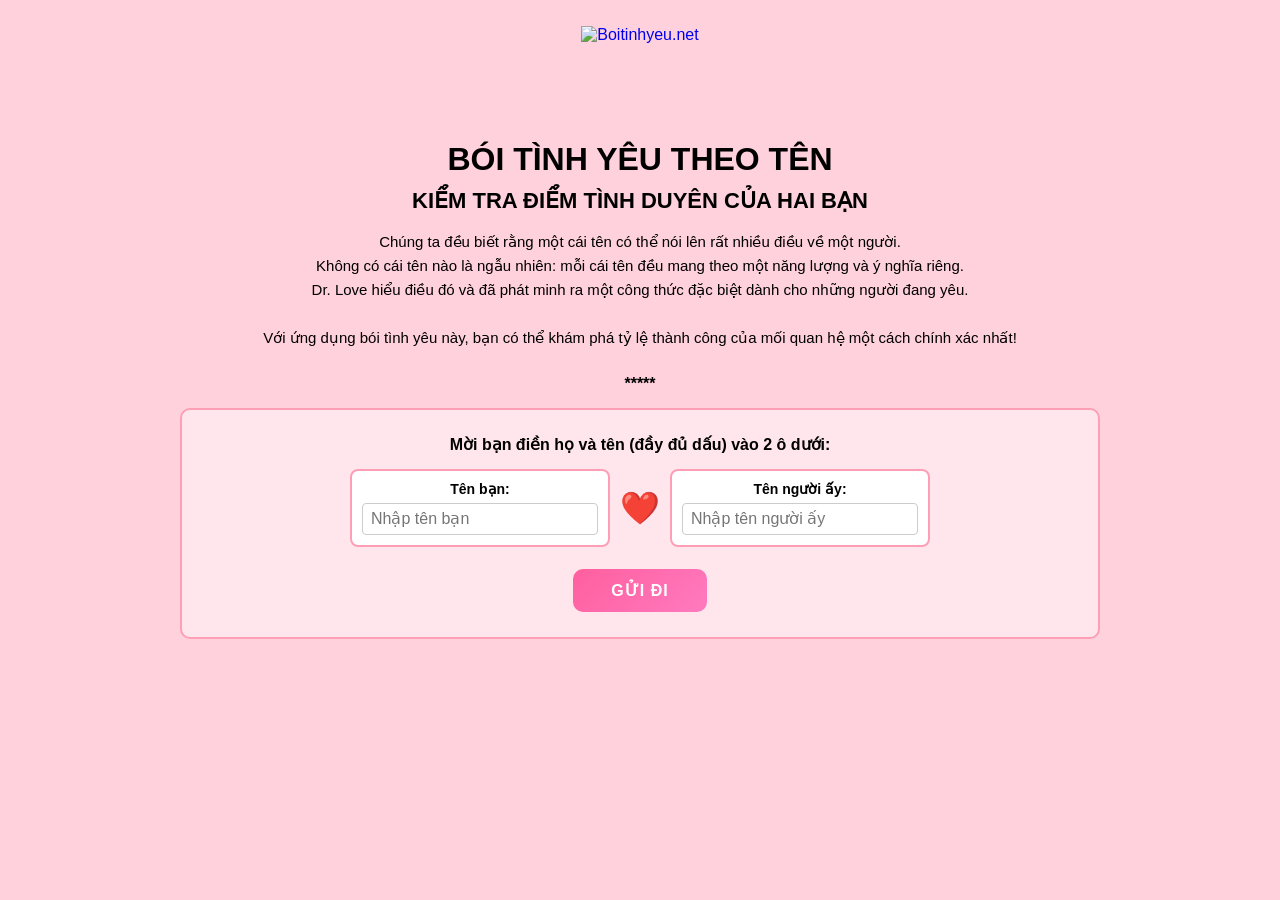
==== index.html @ ebd669db "Update index.html" ====
<!DOCTYPE html>
<html lang="vi">
<head>
<meta charset="UTF-8">

<link rel="icon" type="image/png" href="/assets/favicon.png">
<link rel="apple-touch-icon" href="/assets/favicon.png">

<title>Bói tình yêu – Bói tình duyên theo tên chính xác | Boitinhyeu.net</title>
<meta name="description" content="Bói tình yêu theo tên và ngày sinh giúp bạn khám phá mức độ hòa hợp của hai người. Phân tích thú vị theo công thức Dr. Love, dễ hiểu và đầy bất ngờ.">
<meta name="viewport" content="width=device-width, initial-scale=1.0">

<style>
*, *::before, *::after { box-sizing: border-box; }

body {
  margin: 0;
  font-family: Arial, Helvetica, sans-serif;
  background: #ffd1dc;
  color: #000;
}

.container {
  max-width: 960px;
  margin: 0 auto;
  padding: 30px 20px;
  text-align: center;
  overflow-x: hidden;
}

/* ===== HEADER ===== */
.site-header {
  width: 100%;
  padding-top: 26px;
  padding-bottom: 6px;
  display: flex;
  justify-content: center;
}

.logo-link {
  display: flex;
  align-items: center;
  gap: 10px;
  text-decoration: none;
}

.site-logo {
  height: 56px;
  width: auto;
  display: block;
}

/* ===== TITLE ===== */
.main-title {
  font-size: 32px;
  font-weight: 800;
  text-transform: uppercase;
  line-height: 1.3;
  margin-bottom: 14px;
}

.main-title span {
  display: block;
  font-size: 22px;
  font-weight: 600;
  margin-top: 6px;
}

/* TEXT */
.intro {
  font-size: 15px;
  line-height: 1.6;
  margin-bottom: 25px;
  word-break: break-word;
  overflow-wrap: break-word;
}

.stars {
  font-weight: bold;
  margin: 15px 0;
}

/* FORM */
.form-wrapper {
  background: #ffe6ec;
  border: 2px solid #ff9fb5;
  padding: 25px;
  border-radius: 10px;
}

.form-title {
  font-weight: bold;
  margin-bottom: 15px;
}

/* INPUT */
.input-row {
  display: flex;
  align-items: center;
  justify-content: center;
  gap: 10px;
  margin-top: 15px;
  flex-wrap: wrap;
}

.input-box {
  background: #fff;
  padding: 10px;
  border: 2px solid #ff9fb5;
  border-radius: 8px;
  width: 260px;
}

.input-box label {
  display: block;
  font-weight: bold;
  margin-bottom: 6px;
  font-size: 14px;
}

.input-box input {
  width: 100%;
  height: 32px;
  padding: 0 8px;
  font-size: 16px;
  line-height: 1.4;
  border: 1px solid #ccc;
  border-radius: 4px;
}

/* ===== HEART ===== */
.heart {
  font-size: 32px;
  margin: 2px 0;
}

/* ===== BUTTON ===== */
.submit-btn {
  margin-top: 22px;
  background: linear-gradient(135deg, #ff5f9e, #ff7abf);
  color: #fff;
  border: none;
  border-radius: 10px;
  padding: 12px 38px;
  font-size: 16px;
  font-weight: 700;
  letter-spacing: 1px;
  cursor: pointer;
}

/* RESULT */
.result {
  margin-top: 30px;
  background: #fff;
  border: 2px solid #ff9fb5;
  padding: 22px;
  display: none;
  text-align: left;
}

#result-anchor {
  scroll-margin-top: 220px;
}

.percent {
  font-size: 34px;
  font-weight: bold;
  margin-bottom: 10px;
  text-align: center;
}

.desc {
  font-size: 15px;
  line-height: 1.6;
}

/* MOBILE */
@media (max-width: 768px) {
  .main-title { font-size: 24px; }
  .main-title span { font-size: 18px; }
  .input-row {
    flex-direction: column;
    gap: 6px;  }

  .heart {
    font-size: 26px;
    margin: 0;
}
</style>
</head>

<body>

<header class="site-header">
  <a href="https://boitinhyeu.net" class="logo-link">
    <img src="https://boitinhyeu.net/assets/logo.png" class="site-logo" alt="Boitinhyeu.net">
  </a>
</header>

<div class="container">
  <h1 class="main-title">
    BÓI TÌNH YÊU THEO TÊN
    <span>KIỂM TRA ĐIỂM TÌNH DUYÊN CỦA HAI BẠN</span>
  </h1>

  <div class="intro">
    Chúng ta đều biết rằng một cái tên có thể nói lên rất nhiều điều về một người.<br>
    Không có cái tên nào là ngẫu nhiên: mỗi cái tên đều mang theo một năng lượng và ý nghĩa riêng.<br>
    Dr. Love hiểu điều đó và đã phát minh ra một công thức đặc biệt dành cho những người đang yêu.<br><br>
    Với ứng dụng bói tình yêu này, bạn có thể khám phá tỷ lệ thành công của mối quan hệ một cách chính xác nhất!
  </div>

  <div class="stars">*****</div>

  <div class="form-wrapper">
    <div class="form-title">Mời bạn điền họ và tên (đầy đủ dấu) vào 2 ô dưới:</div>

    <div class="input-row">
      <div class="input-box">
        <label>Tên bạn:</label>
        <input id="name1" placeholder="Nhập tên bạn">
      </div>

      <div class="heart">❤️</div>

      <div class="input-box">
        <label>Tên người ấy:</label>
        <input id="name2" placeholder="Nhập tên người ấy">
      </div>
    </div>

    <button class="submit-btn" onclick="tinhDoHop()">GỬI ĐI</button>
  </div>

  <div id="result-anchor"></div>

  <div class="result" id="result">
    <div class="percent" id="percent">0%</div>
    <div class="desc" id="desc"></div>
  </div>
</div>

<script>
function normalizeName(name) {
  return name.normalize("NFD")
    .replace(/[\u0300-\u036f]/g, "")
    .toLowerCase()
    .replace(/[^a-z]/g, "");
}

function nameToNumber(name) {
  let sum = 0;
  for (let c of name) sum += c.charCodeAt(0) - 96;
  return sum;
}

function tinhDoHop() {
  const name1 = document.getElementById("name1").value.trim();
  const name2 = document.getElementById("name2").value.trim();

  if (!name1 || !name2) {
    alert("Vui lòng nhập đầy đủ họ và tên!");
    return;
  }

  const n1 = nameToNumber(normalizeName(name1));
  const n2 = nameToNumber(normalizeName(name2));

  let finalPercent = (n1 * 7 + n2 * 5) % 101;
  if (finalPercent < 55) finalPercent = 55;
  if (finalPercent > 95) finalPercent = 95;

  const percentEl = document.getElementById("percent");
  const descEl = document.getElementById("desc");
  const resultEl = document.getElementById("result");

  resultEl.style.display = "block";
  percentEl.innerText = "0%";
  descEl.innerHTML = "Hệ thống của Dr. Love đang phân tích mức độ tương hợp của hai bạn...";

  document.getElementById("result-anchor").scrollIntoView({ behavior: "smooth" });

  setTimeout(() => {
    let current = 0;
    const interval = setInterval(() => {
      current++;
      percentEl.innerText = current + "%";
      if (current >= finalPercent) {
        clearInterval(interval);
        descEl.innerHTML = getResultContent(finalPercent);
      }
    }, 20);
  }, 400);
}

// ======================
// CONTENT KẾT QUẢ THEO %
// ======================
function getResultContent(percent) {

  if (percent < 65) {
    return `
    
    <p>Theo phân tích của <strong>Dr.Love</strong>, mối quan hệ này có <strong>sự thu hút ban đầu</strong>, nhưng nền tảng cảm xúc vẫn còn khá mong manh.<br>
Hai bạn dễ bị ấn tượng bởi một vài điểm tốt của nhau, tuy nhiên <strong>sự khác biệt trong cách suy nghĩ, giao tiếp hoặc kỳ vọng</strong> có thể khiến cả hai cảm thấy “chưa thật sự được thấu hiểu”.</p>

<p>Ở giai đoạn này, mối quan hệ dễ rơi vào trạng thái:</p>
<ul>
  <li>Có cảm xúc nhưng <strong>chưa đủ tin tưởng</strong></li>
  <li>Dễ vui, nhưng cũng <strong>dễ buồn vì hiểu lầm</strong></li>
  <li>Muốn tiến xa, nhưng còn <strong>thiếu sự kiên nhẫn</strong></li>
</ul>

<p>👉 <strong>Lời khuyên từ Dr.Love:</strong></p>
<ul>
  <li>Học cách <strong>lắng nghe nhiều hơn là phản ứng</strong></li>
  <li>Đừng vội so sánh hay đòi hỏi đối phương phải thay đổi ngay</li>
  <li>Dành thời gian trau dồi bản thân, <strong>ổn định cảm xúc và suy nghĩ chín chắn hơn</strong></li>
  <li>Tập trung <strong>học tập, làm việc và phát triển giá trị cá nhân</strong> để tạo nền tảng vững vàng cho tình yêu</li>
</ul>

<p>Tình yêu lúc này giống như <strong>một mầm cây non</strong> — khi bạn càng trưởng thành và hoàn thiện bản thân, mối quan hệ này càng có cơ hội lớn lên và đơm hoa kết trái.</p>

<p>Bạn có thể khám phá thêm <strong>khả năng tiến triển trong tương lai</strong> thông qua phần <strong>bói mệnh phong thủy</strong> để hiểu rõ hơn về sự hòa hợp lâu dài.</p>

    `;
  }

  if (percent < 75) {
    return `
    <p>Theo nhận định của <strong>Dr.Love</strong>, hai bạn có <strong>mức độ hòa hợp khá tốt</strong>, đặc biệt là ở cảm xúc và sự đồng cảm.<br>
Hai người dễ cảm nhận được tâm trạng của nhau, biết quan tâm đúng lúc và có khả năng xây dựng <strong>niềm tin nếu mối quan hệ được trân trọng</strong>.</p>

<p>Tuy nhiên, đây chưa phải là mức độ “an tâm tuyệt đối”. Nếu thiếu sự nỗ lực và phát triển bản thân, mối quan hệ có thể:</p>
<ul>
  <li>Trở nên nhạt dần vì thiếu sự mới mẻ</li>
  <li>Gặp trục trặc khi cả hai quá bận rộn hoặc ít chia sẻ</li>
</ul>

<p>👉 <strong>Lời khuyên từ Dr.Love:</strong></p>
<ul>
  <li>Chủ động tạo ra <strong>những khoảnh khắc nhỏ nhưng ý nghĩa</strong></li>
  <li>Không ngừng <strong>cải thiện bản thân, nâng cao tư duy và cảm xúc</strong></li>
  <li>Chăm chỉ học tập, làm việc và theo đuổi mục tiêu riêng để trở thành phiên bản tốt hơn</li>
  <li>Luôn nhớ rằng: yêu nhau là <strong>cùng nhau trưởng thành</strong>, không chỉ dựa vào cảm xúc ban đầu</li>
</ul>

<p>Khi cả hai đều nỗ lực phát triển bản thân, mối quan hệ này có thể mang lại <strong>nhiều niềm vui, sự ấm áp và cảm xúc tích cực lâu dài</strong>.</p>

<p>Để hiểu rõ hơn con đường phía trước, bạn có thể tiếp tục theo dõi tại phần <strong>bói mệnh phong thủy</strong>.</p>

    `;
  }

  if (percent < 85) {
    return `
    <p>Theo đánh giá của <strong>Dr.Love</strong>, hai bạn có <strong>sự tương hợp rõ ràng và khá ổn định</strong>.<br>
Sự kết nối giữa hai cái tên cho thấy cả hai dễ chia sẻ, dễ cảm thông và thường cảm thấy thoải mái khi ở bên nhau.</p>

<p>Trong mối quan hệ này:</p>
<ul>
  <li>Hai bạn có xu hướng <strong>bổ trợ cho nhau</strong></li>
  <li>Dễ vượt qua mâu thuẫn nếu chịu ngồi lại nói chuyện</li>
  <li>Có khả năng xây dựng mối quan hệ lâu dài nếu cùng phát triển</li>
</ul>

<p>👉 <strong>Lời khuyên từ Dr.Love:</strong></p>
<ul>
  <li>Tiếp tục <strong>duy trì tinh thần học hỏi và hoàn thiện bản thân</strong></li>
  <li>Chăm chỉ làm việc, xây dựng tương lai để tạo sự an tâm cho cả hai</li>
  <li>Đừng để sự quen thuộc làm mất đi sự lãng mạn và tôn trọng</li>
  <li>Cùng nhau đặt ra <strong>mục tiêu chung</strong> để mối quan hệ ngày càng bền chặt</li>
</ul>

<p>Đây là mối quan hệ có <strong>nhiều cơ hội tiến xa</strong>, đặc biệt khi cả hai không ngừng nâng cấp chính mình.</p>

<p>Bạn có thể khám phá thêm những khía cạnh sâu hơn của mối quan hệ này tại mục <strong>bói mệnh phong thủy</strong>.</p>
    `;
  }

  return `
  <p><strong>Dr.Love</strong> đánh giá đây là <strong>một sự kết hợp rất đáng quý</strong>.<br>
Sự hòa hợp giữa hai cái tên cho thấy mức độ gắn bó cao, dễ tạo cảm giác <strong>an toàn, tin tưởng và yên tâm</strong> khi ở bên nhau.</p>

<p>Hai bạn không chỉ hợp về cảm xúc mà còn có khả năng:</p>
<ul>
  <li>Đồng hành tốt trong học tập, công việc và cuộc sống</li>
  <li>Cùng nhau vượt qua thử thách và áp lực thực tế</li>
  <li>Xây dựng tương lai dựa trên sự nỗ lực và trưởng thành của cả hai</li>
</ul>

<p>👉 <strong>Lời khuyên từ Dr.Love:</strong></p>
<ul>
  <li>Tiếp tục <strong>trau dồi kiến thức, kỹ năng và giá trị sống</strong></li>
  <li>Chăm chỉ làm việc, xây dựng sự nghiệp để củng cố nền tảng lâu dài</li>
  <li>Luôn giữ sự chân thành, tôn trọng và đồng hành cùng nhau</li>
</ul>

<p>Đây là <strong>mối quan hệ hiếm gặp</strong>, có tiềm năng phát triển bền vững và lâu dài khi cả hai cùng không ngừng hoàn thiện bản thân.</p>

<p>Để hiểu rõ hơn về <strong>tương lai dài hạn</strong> của mối quan hệ này, bạn có thể xem tiếp tại phần <strong>bói mệnh phong thủy</strong>.</p>
  `;
}

</script>

</body>
</html>
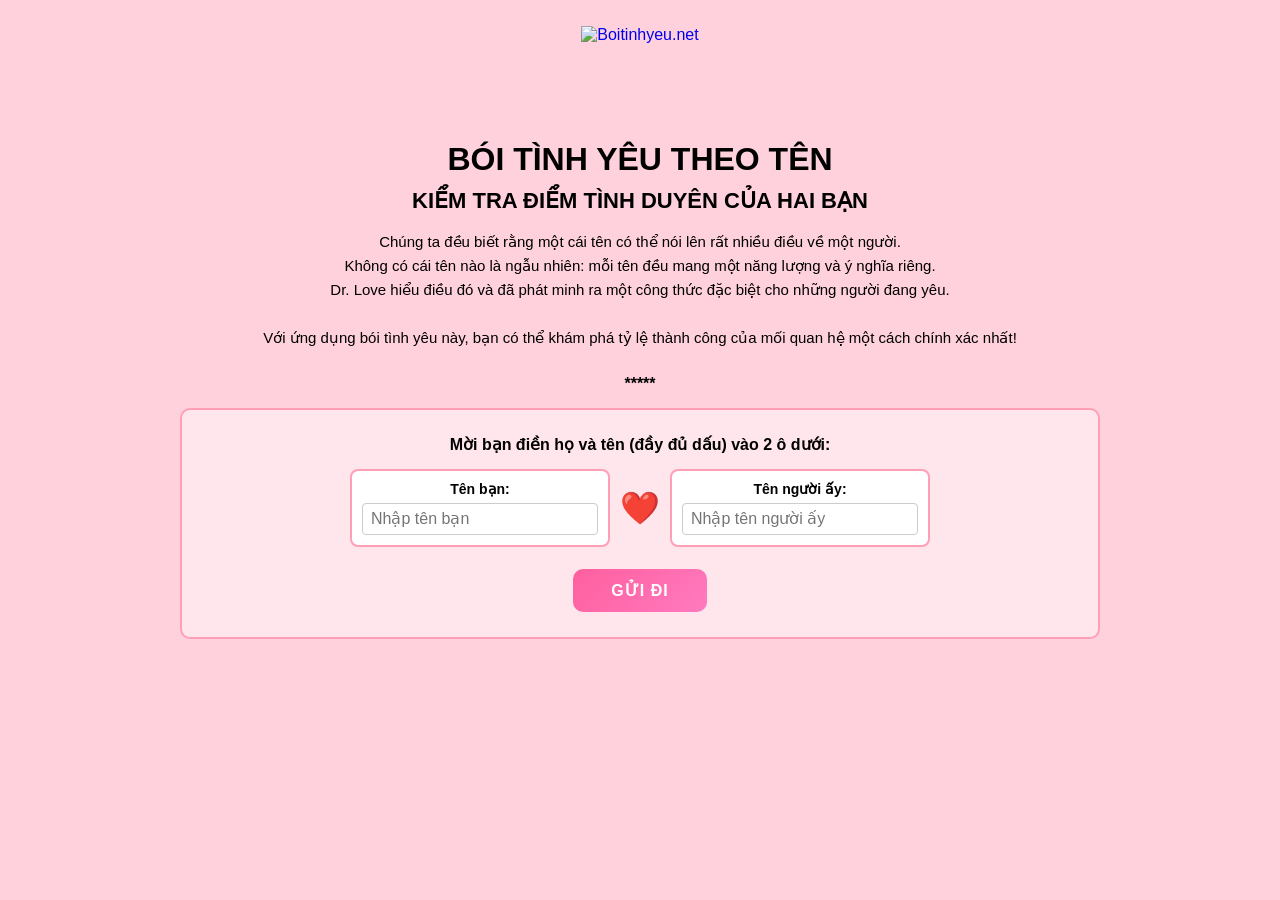
==== commit a719ce82: "Update index.html" ====
--- a/index.html
+++ b/index.html
@@ -7,7 +7,7 @@
 <link rel="apple-touch-icon" href="/assets/favicon.png">
 
 <title>Bói tình yêu – Bói tình duyên theo tên chính xác | Boitinhyeu.net</title>
-<meta name="description" content="Bói tình yêu theo tên và ngày sinh giúp bạn khám phá mức độ hòa hợp của hai người. Phân tích thú vị theo công thức Dr. Love, dễ hiểu và đầy bất ngờ.">
+<meta name="description" content="Bói tình yêu theo tên và ngày sinh giúp bạn khám phá tỉ lệ thành công của hai người chính xác 100%. Công thức phát minh bởi Dr. Love. Hãy thử ngay!">
 <meta name="viewport" content="width=device-width, initial-scale=1.0">
 
 <style>
@@ -186,6 +186,47 @@
     font-size: 26px;
     margin: 0;
 }
+  /* MOBILE: Ẩn dấu ***** để đẩy form lên */
+@media (max-width: 768px) {
+  .stars {
+    display: none;
+  }
+}
+/* === MOBILE SPACING OPTIMIZE === */
+@media (max-width: 768px) {
+
+  /* 1️⃣ Thu gọn khoảng trống dưới header */
+  .site-header {
+    padding-top: 14px;
+    padding-bottom: 4px;
+  }
+
+  /* 2️⃣ Thu gọn khoảng cách H1 */
+  .main-title {
+    margin-bottom: 10px;
+    line-height: 1.2;
+  }
+
+  /* 3️⃣ Thu gọn đoạn intro */
+  .intro {
+    margin-bottom: 14px;
+    line-height: 1.5;
+  }
+
+  /* 4️⃣ Thu gọn đoạn văn Dr. Love cuối */
+  .intro p,
+  .intro br {
+    margin-bottom: 0;
+  }
+
+  /* 5️⃣ Thu gọn khoảng trước form */
+  .form-wrapper {
+    margin-top: 12px;
+    padding: 18px;
+  }
+
+}
+
 </style>
 </head>
 
@@ -205,8 +246,8 @@
 
   <div class="intro">
     Chúng ta đều biết rằng một cái tên có thể nói lên rất nhiều điều về một người.<br>
-    Không có cái tên nào là ngẫu nhiên: mỗi cái tên đều mang theo một năng lượng và ý nghĩa riêng.<br>
-    Dr. Love hiểu điều đó và đã phát minh ra một công thức đặc biệt dành cho những người đang yêu.<br><br>
+    Không có cái tên nào là ngẫu nhiên: mỗi tên đều mang một năng lượng và ý nghĩa riêng.<br>
+    Dr. Love hiểu điều đó và đã phát minh ra một công thức đặc biệt cho những người đang yêu.<br><br>
     Với ứng dụng bói tình yêu này, bạn có thể khám phá tỷ lệ thành công của mối quan hệ một cách chính xác nhất!
   </div>
 
@@ -425,3 +466,5 @@
 
 
 
+
+
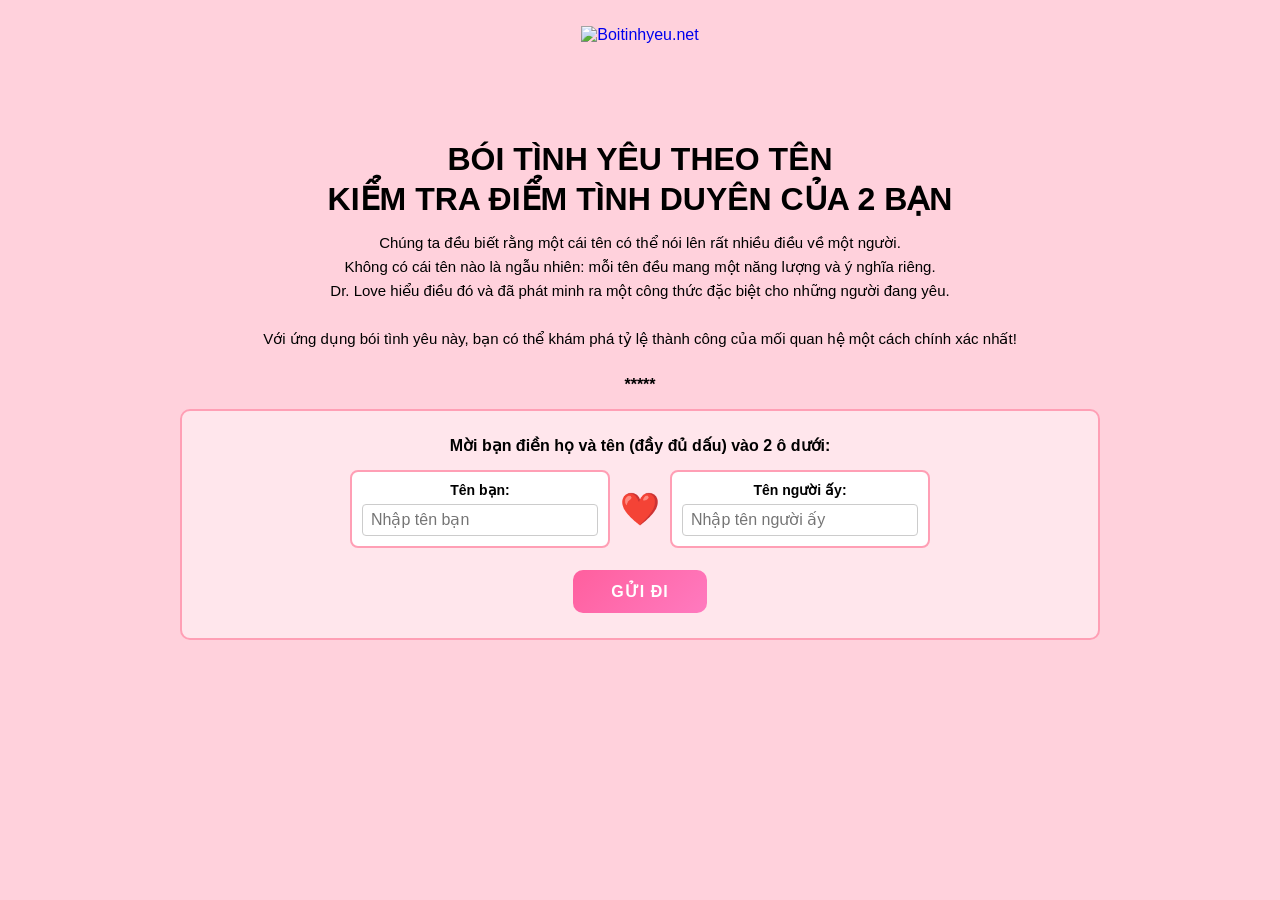
==== commit 491c4c8b: "Update index.html" ====
--- a/index.html
+++ b/index.html
@@ -50,21 +50,23 @@
   display: block;
 }
 
-/* ===== TITLE ===== */
+/* ===== TITLE (LOCK 2 LINES - RESPONSIVE) ===== */
 .main-title {
-  font-size: 32px;
   font-weight: 800;
   text-transform: uppercase;
-  line-height: 1.3;
-  margin-bottom: 14px;
-}
-
-.main-title span {
+  text-align: center;
+  line-height: 1.25;
+  margin-bottom: 12px;
+
+  /* tự co giãn theo màn hình */
+  font-size: clamp(18px, 4.6vw, 32px);
+}
+
+.main-title .line {
   display: block;
-  font-size: 22px;
-  font-weight: 600;
-  margin-top: 6px;
-}
+  white-space: nowrap; /* không cho vỡ thành 3-4 dòng */
+}
+
 
 /* TEXT */
 .intro {
@@ -239,10 +241,10 @@
 </header>
 
 <div class="container">
-  <h1 class="main-title">
-    BÓI TÌNH YÊU THEO TÊN
-    <span>KIỂM TRA ĐIỂM TÌNH DUYÊN CỦA HAI BẠN</span>
-  </h1>
+ <h1 class="main-title">
+  <span class="line">BÓI TÌNH YÊU THEO TÊN</span>
+  <span class="line">KIỂM TRA ĐIỂM TÌNH DUYÊN CỦA 2 BẠN</span>
+</h1>
 
   <div class="intro">
     Chúng ta đều biết rằng một cái tên có thể nói lên rất nhiều điều về một người.<br>
@@ -468,3 +470,4 @@
 
 
 
+
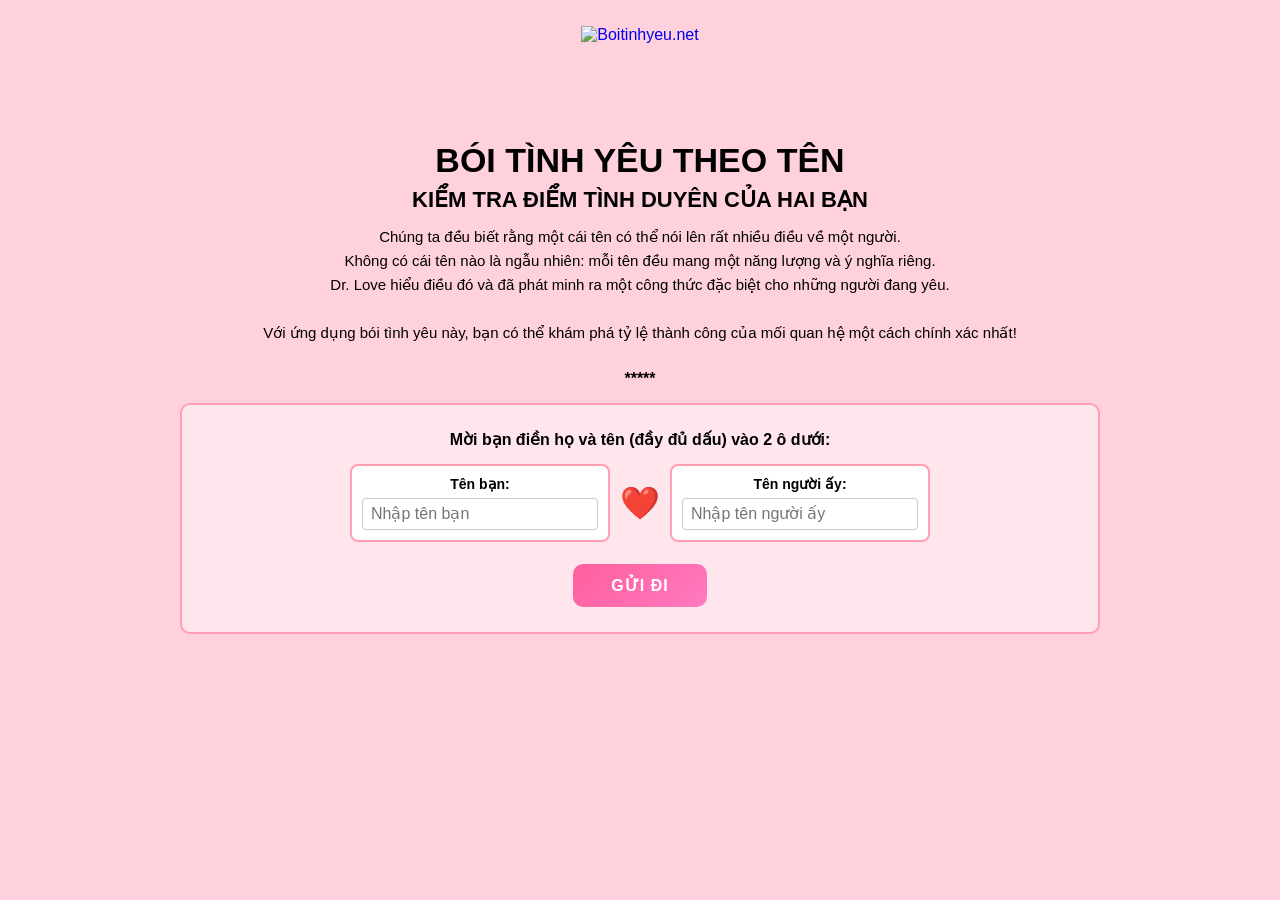
==== commit bfc77faa: "Update index.html" ====
--- a/index.html
+++ b/index.html
@@ -50,22 +50,33 @@
   display: block;
 }
 
-/* ===== TITLE (LOCK 2 LINES - RESPONSIVE) ===== */
+/* ===== TITLE (2 LINES – RESPONSIVE – MOBILE SAFE) ===== */
 .main-title {
-  font-weight: 800;
+  text-align: center;
   text-transform: uppercase;
-  text-align: center;
+  margin-bottom: 12px;
   line-height: 1.25;
-  margin-bottom: 12px;
-
-  /* tự co giãn theo màn hình */
-  font-size: clamp(18px, 4.6vw, 32px);
-}
-
+}
+
+/* dòng nào cũng KHÓA 1 dòng */
 .main-title .line {
   display: block;
-  white-space: nowrap; /* không cho vỡ thành 3-4 dòng */
-}
+  white-space: nowrap;
+}
+
+/* 🔥 DÒNG CHÍNH – NỔI BẬT */
+.main-title .line-main {
+  font-weight: 800;
+  font-size: clamp(20px, 5.2vw, 34px);
+}
+
+/* 🔹 DÒNG PHỤ – NHỎ HƠN */
+.main-title .line-sub {
+  font-weight: 700;
+  font-size: clamp(15px, 4vw, 22px);
+  margin-top: 4px;
+}
+
 
 
 /* TEXT */
@@ -241,9 +252,9 @@
 </header>
 
 <div class="container">
- <h1 class="main-title">
-  <span class="line">BÓI TÌNH YÊU THEO TÊN</span>
-  <span class="line">KIỂM TRA ĐIỂM TÌNH DUYÊN CỦA 2 BẠN</span>
+<h1 class="main-title">
+  <span class="line line-main">BÓI TÌNH YÊU THEO TÊN</span>
+  <span class="line line-sub">KIỂM TRA ĐIỂM TÌNH DUYÊN CỦA HAI BẠN</span>
 </h1>
 
   <div class="intro">
@@ -471,3 +482,4 @@
 
 
 
+
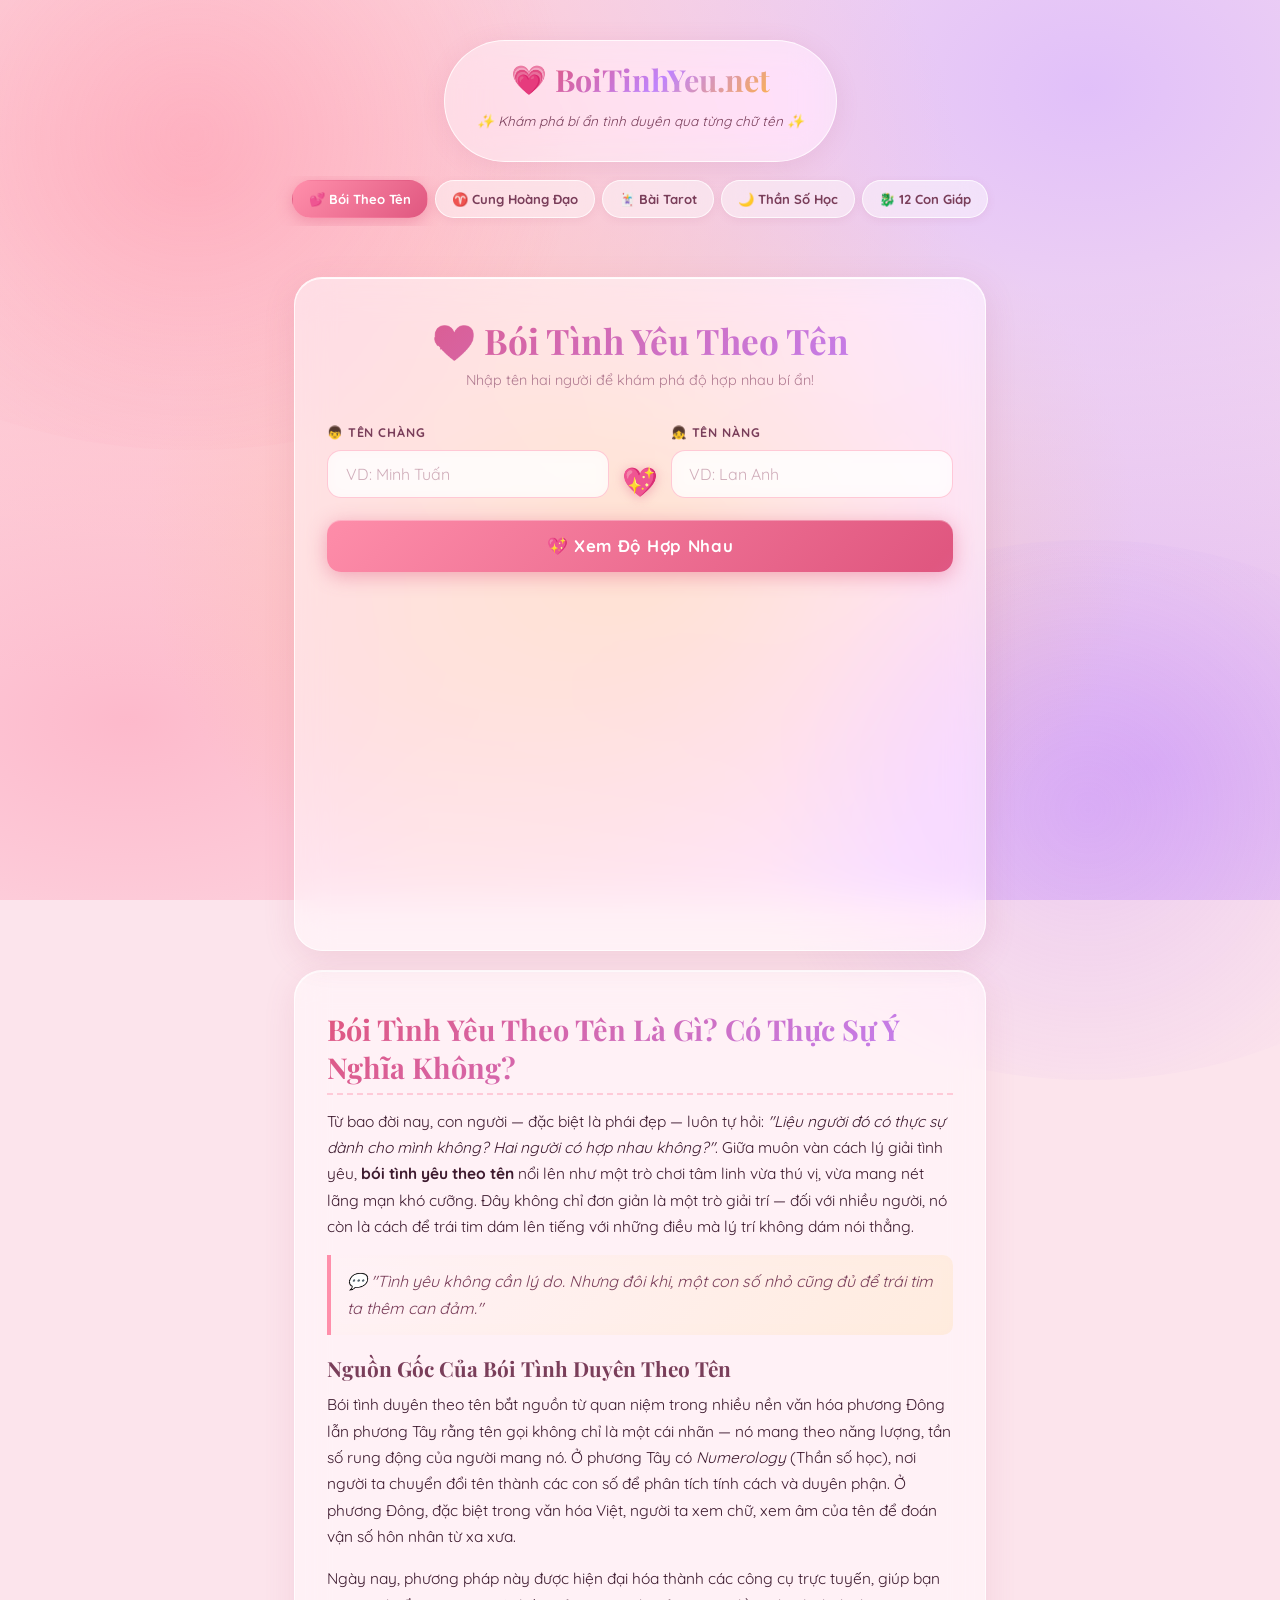
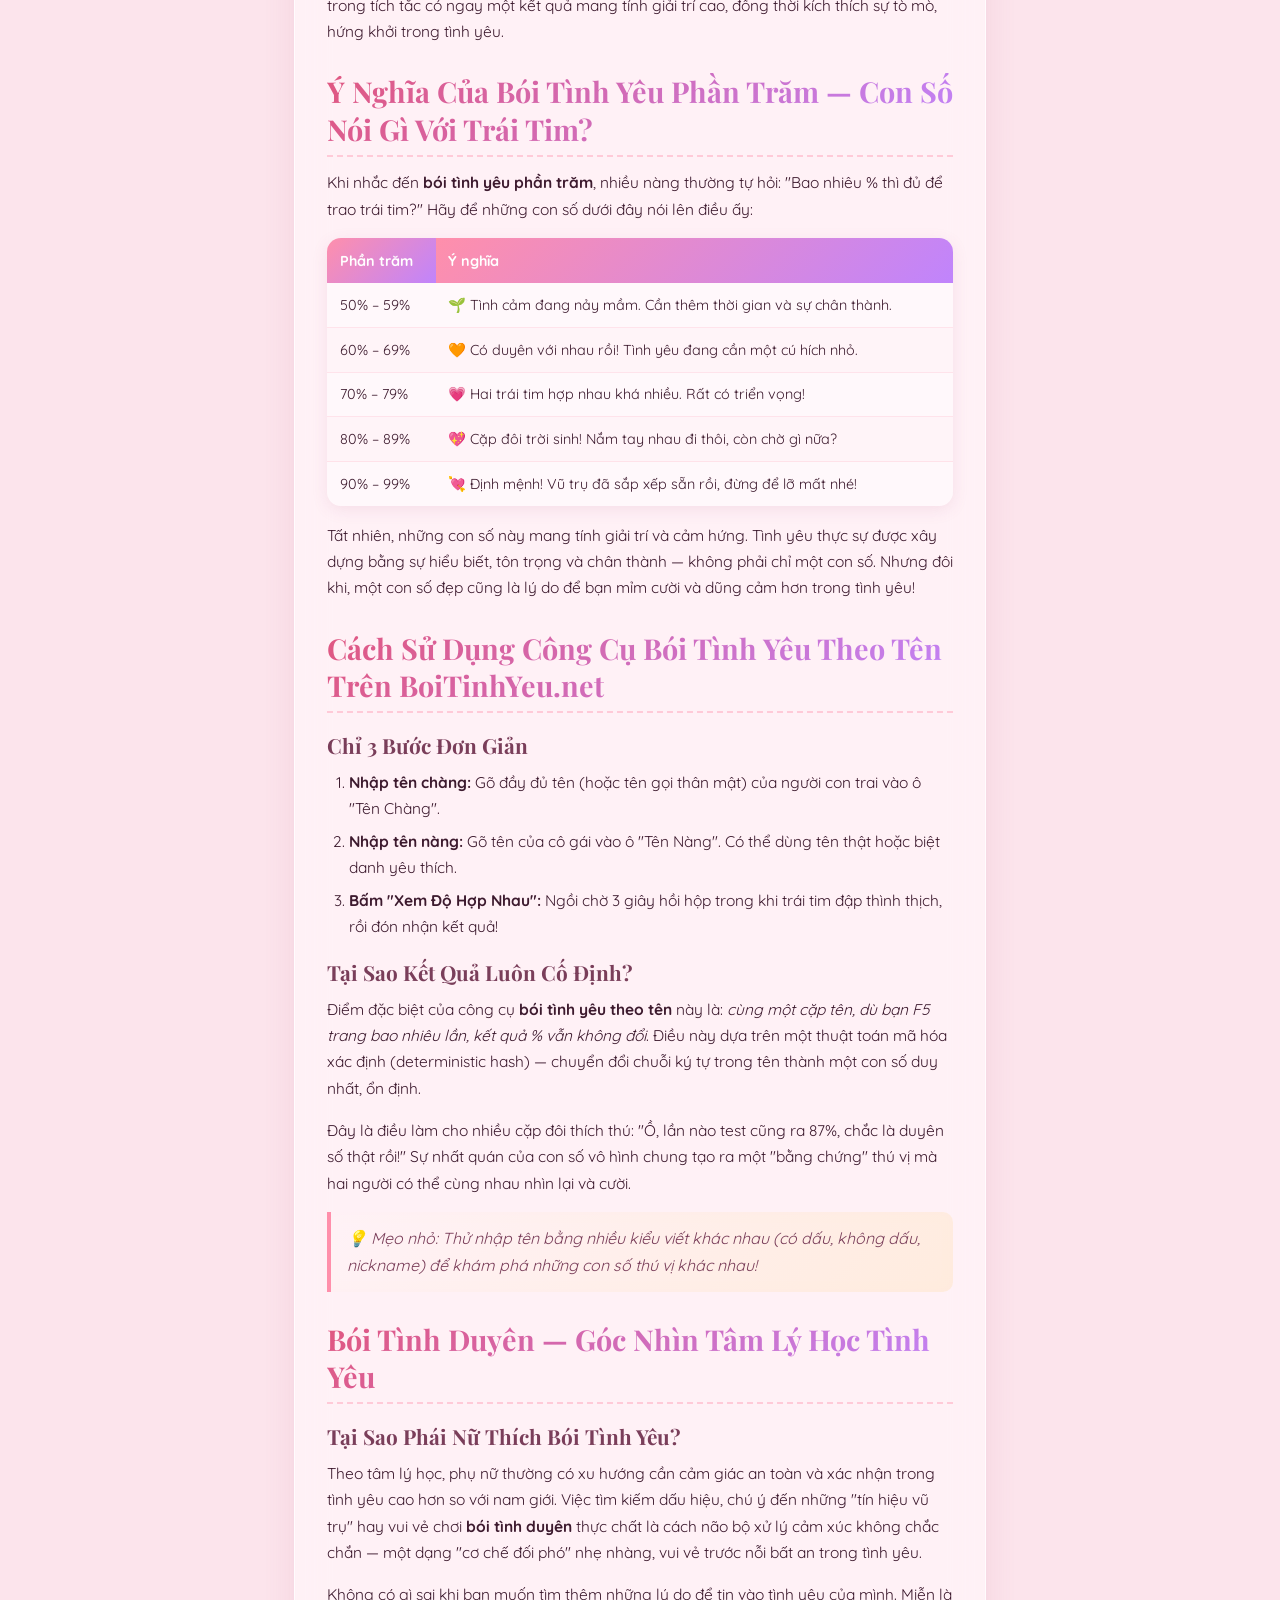
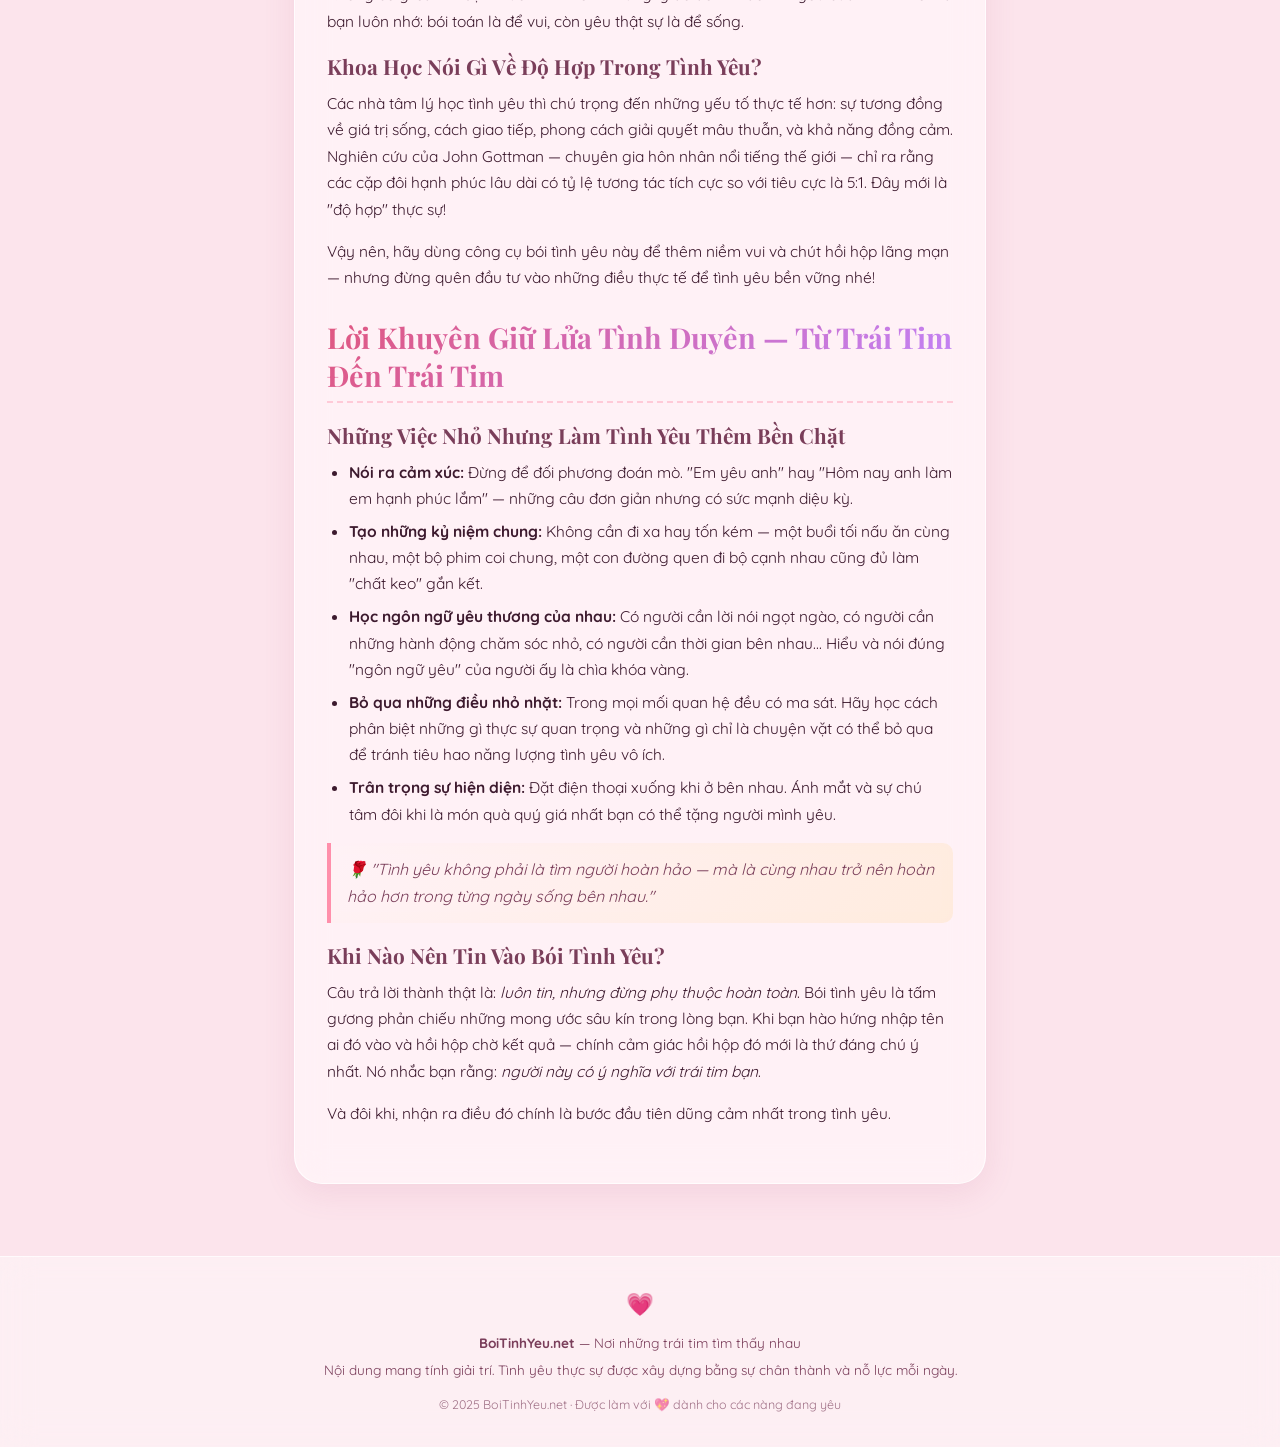
==== commit 8b9122ab: "Add files via upload" ====
--- a/index.html
+++ b/index.html
@@ -1,485 +1,371 @@
-<!DOCTYPE html>
-<html lang="vi">
-<head>
-<meta charset="UTF-8">
-
-<link rel="icon" type="image/png" href="/assets/favicon.png">
-<link rel="apple-touch-icon" href="/assets/favicon.png">
-
-<title>Bói tình yêu – Bói tình duyên theo tên chính xác | Boitinhyeu.net</title>
-<meta name="description" content="Bói tình yêu theo tên và ngày sinh giúp bạn khám phá tỉ lệ thành công của hai người chính xác 100%. Công thức phát minh bởi Dr. Love. Hãy thử ngay!">
-<meta name="viewport" content="width=device-width, initial-scale=1.0">
-
-<style>
-*, *::before, *::after { box-sizing: border-box; }
-
-body {
-  margin: 0;
-  font-family: Arial, Helvetica, sans-serif;
-  background: #ffd1dc;
-  color: #000;
-}
-
-.container {
-  max-width: 960px;
-  margin: 0 auto;
-  padding: 30px 20px;
-  text-align: center;
-  overflow-x: hidden;
-}
-
-/* ===== HEADER ===== */
-.site-header {
-  width: 100%;
-  padding-top: 26px;
-  padding-bottom: 6px;
-  display: flex;
-  justify-content: center;
-}
-
-.logo-link {
-  display: flex;
-  align-items: center;
-  gap: 10px;
-  text-decoration: none;
-}
-
-.site-logo {
-  height: 56px;
-  width: auto;
-  display: block;
-}
-
-/* ===== TITLE (2 LINES – RESPONSIVE – MOBILE SAFE) ===== */
-.main-title {
-  text-align: center;
-  text-transform: uppercase;
-  margin-bottom: 12px;
-  line-height: 1.25;
-}
-
-/* dòng nào cũng KHÓA 1 dòng */
-.main-title .line {
-  display: block;
-  white-space: nowrap;
-}
-
-/* 🔥 DÒNG CHÍNH – NỔI BẬT */
-.main-title .line-main {
-  font-weight: 800;
-  font-size: clamp(20px, 5.2vw, 34px);
-}
-
-/* 🔹 DÒNG PHỤ – NHỎ HƠN */
-.main-title .line-sub {
-  font-weight: 700;
-  font-size: clamp(15px, 4vw, 22px);
-  margin-top: 4px;
-}
-
-
-
-/* TEXT */
-.intro {
-  font-size: 15px;
-  line-height: 1.6;
-  margin-bottom: 25px;
-  word-break: break-word;
-  overflow-wrap: break-word;
-}
-
-.stars {
-  font-weight: bold;
-  margin: 15px 0;
-}
-
-/* FORM */
-.form-wrapper {
-  background: #ffe6ec;
-  border: 2px solid #ff9fb5;
-  padding: 25px;
-  border-radius: 10px;
-}
-
-.form-title {
-  font-weight: bold;
-  margin-bottom: 15px;
-}
-
-/* INPUT */
-.input-row {
-  display: flex;
-  align-items: center;
-  justify-content: center;
-  gap: 10px;
-  margin-top: 15px;
-  flex-wrap: wrap;
-}
-
-.input-box {
-  background: #fff;
-  padding: 10px;
-  border: 2px solid #ff9fb5;
-  border-radius: 8px;
-  width: 260px;
-}
-
-.input-box label {
-  display: block;
-  font-weight: bold;
-  margin-bottom: 6px;
-  font-size: 14px;
-}
-
-.input-box input {
-  width: 100%;
-  height: 32px;
-  padding: 0 8px;
-  font-size: 16px;
-  line-height: 1.4;
-  border: 1px solid #ccc;
-  border-radius: 4px;
-}
-
-/* ===== HEART ===== */
-.heart {
-  font-size: 32px;
-  margin: 2px 0;
-}
-
-/* ===== BUTTON ===== */
-.submit-btn {
-  margin-top: 22px;
-  background: linear-gradient(135deg, #ff5f9e, #ff7abf);
-  color: #fff;
-  border: none;
-  border-radius: 10px;
-  padding: 12px 38px;
-  font-size: 16px;
-  font-weight: 700;
-  letter-spacing: 1px;
-  cursor: pointer;
-}
-
-/* RESULT */
-.result {
-  margin-top: 30px;
-  background: #fff;
-  border: 2px solid #ff9fb5;
-  padding: 22px;
-  display: none;
-  text-align: left;
-}
-
-#result-anchor {
-  scroll-margin-top: 220px;
-}
-
-.percent {
-  font-size: 34px;
-  font-weight: bold;
-  margin-bottom: 10px;
-  text-align: center;
-}
-
-.desc {
-  font-size: 15px;
-  line-height: 1.6;
-}
-
-/* MOBILE */
-@media (max-width: 768px) {
-  .main-title { font-size: 24px; }
-  .main-title span { font-size: 18px; }
-  .input-row {
-    flex-direction: column;
-    gap: 6px;  }
-
-  .heart {
-    font-size: 26px;
-    margin: 0;
-}
-  /* MOBILE: Ẩn dấu ***** để đẩy form lên */
-@media (max-width: 768px) {
-  .stars {
-    display: none;
-  }
-}
-/* === MOBILE SPACING OPTIMIZE === */
-@media (max-width: 768px) {
-
-  /* 1️⃣ Thu gọn khoảng trống dưới header */
-  .site-header {
-    padding-top: 14px;
-    padding-bottom: 4px;
-  }
-
-  /* 2️⃣ Thu gọn khoảng cách H1 */
-  .main-title {
-    margin-bottom: 10px;
-    line-height: 1.2;
-  }
-
-  /* 3️⃣ Thu gọn đoạn intro */
-  .intro {
-    margin-bottom: 14px;
-    line-height: 1.5;
-  }
-
-  /* 4️⃣ Thu gọn đoạn văn Dr. Love cuối */
-  .intro p,
-  .intro br {
-    margin-bottom: 0;
-  }
-
-  /* 5️⃣ Thu gọn khoảng trước form */
-  .form-wrapper {
-    margin-top: 12px;
-    padding: 18px;
-  }
-
-}
-
-</style>
-</head>
-
-<body>
-
-<header class="site-header">
-  <a href="https://boitinhyeu.net" class="logo-link">
-    <img src="https://boitinhyeu.net/assets/logo.png" class="site-logo" alt="Boitinhyeu.net">
-  </a>
-</header>
-
-<div class="container">
-<h1 class="main-title">
-  <span class="line line-main">BÓI TÌNH YÊU THEO TÊN</span>
-  <span class="line line-sub">KIỂM TRA ĐIỂM TÌNH DUYÊN CỦA HAI BẠN</span>
-</h1>
-
-  <div class="intro">
-    Chúng ta đều biết rằng một cái tên có thể nói lên rất nhiều điều về một người.<br>
-    Không có cái tên nào là ngẫu nhiên: mỗi tên đều mang một năng lượng và ý nghĩa riêng.<br>
-    Dr. Love hiểu điều đó và đã phát minh ra một công thức đặc biệt cho những người đang yêu.<br><br>
-    Với ứng dụng bói tình yêu này, bạn có thể khám phá tỷ lệ thành công của mối quan hệ một cách chính xác nhất!
-  </div>
-
-  <div class="stars">*****</div>
-
-  <div class="form-wrapper">
-    <div class="form-title">Mời bạn điền họ và tên (đầy đủ dấu) vào 2 ô dưới:</div>
-
-    <div class="input-row">
-      <div class="input-box">
-        <label>Tên bạn:</label>
-        <input id="name1" placeholder="Nhập tên bạn">
-      </div>
-
-      <div class="heart">❤️</div>
-
-      <div class="input-box">
-        <label>Tên người ấy:</label>
-        <input id="name2" placeholder="Nhập tên người ấy">
-      </div>
-    </div>
-
-    <button class="submit-btn" onclick="tinhDoHop()">GỬI ĐI</button>
-  </div>
-
-  <div id="result-anchor"></div>
-
-  <div class="result" id="result">
-    <div class="percent" id="percent">0%</div>
-    <div class="desc" id="desc"></div>
-  </div>
-</div>
-
-<script>
-function normalizeName(name) {
-  return name.normalize("NFD")
-    .replace(/[\u0300-\u036f]/g, "")
-    .toLowerCase()
-    .replace(/[^a-z]/g, "");
-}
-
-function nameToNumber(name) {
-  let sum = 0;
-  for (let c of name) sum += c.charCodeAt(0) - 96;
-  return sum;
-}
-
-function tinhDoHop() {
-  const name1 = document.getElementById("name1").value.trim();
-  const name2 = document.getElementById("name2").value.trim();
-
-  if (!name1 || !name2) {
-    alert("Vui lòng nhập đầy đủ họ và tên!");
-    return;
-  }
-
-  const n1 = nameToNumber(normalizeName(name1));
-  const n2 = nameToNumber(normalizeName(name2));
-
-  let finalPercent = (n1 * 7 + n2 * 5) % 101;
-  if (finalPercent < 55) finalPercent = 55;
-  if (finalPercent > 95) finalPercent = 95;
-
-  const percentEl = document.getElementById("percent");
-  const descEl = document.getElementById("desc");
-  const resultEl = document.getElementById("result");
-
-  resultEl.style.display = "block";
-  percentEl.innerText = "0%";
-  descEl.innerHTML = "Hệ thống của Dr. Love đang phân tích mức độ tương hợp của hai bạn...";
-
-  document.getElementById("result-anchor").scrollIntoView({ behavior: "smooth" });
-
-  setTimeout(() => {
-    let current = 0;
-    const interval = setInterval(() => {
-      current++;
-      percentEl.innerText = current + "%";
-      if (current >= finalPercent) {
-        clearInterval(interval);
-        descEl.innerHTML = getResultContent(finalPercent);
-      }
-    }, 20);
-  }, 400);
-}
-
-// ======================
-// CONTENT KẾT QUẢ THEO %
-// ======================
-function getResultContent(percent) {
-
-  if (percent < 65) {
-    return `
-    
-    <p>Theo phân tích của <strong>Dr.Love</strong>, mối quan hệ này có <strong>sự thu hút ban đầu</strong>, nhưng nền tảng cảm xúc vẫn còn khá mong manh.<br>
-Hai bạn dễ bị ấn tượng bởi một vài điểm tốt của nhau, tuy nhiên <strong>sự khác biệt trong cách suy nghĩ, giao tiếp hoặc kỳ vọng</strong> có thể khiến cả hai cảm thấy “chưa thật sự được thấu hiểu”.</p>
-
-<p>Ở giai đoạn này, mối quan hệ dễ rơi vào trạng thái:</p>
-<ul>
-  <li>Có cảm xúc nhưng <strong>chưa đủ tin tưởng</strong></li>
-  <li>Dễ vui, nhưng cũng <strong>dễ buồn vì hiểu lầm</strong></li>
-  <li>Muốn tiến xa, nhưng còn <strong>thiếu sự kiên nhẫn</strong></li>
-</ul>
-
-<p>👉 <strong>Lời khuyên từ Dr.Love:</strong></p>
-<ul>
-  <li>Học cách <strong>lắng nghe nhiều hơn là phản ứng</strong></li>
-  <li>Đừng vội so sánh hay đòi hỏi đối phương phải thay đổi ngay</li>
-  <li>Dành thời gian trau dồi bản thân, <strong>ổn định cảm xúc và suy nghĩ chín chắn hơn</strong></li>
-  <li>Tập trung <strong>học tập, làm việc và phát triển giá trị cá nhân</strong> để tạo nền tảng vững vàng cho tình yêu</li>
-</ul>
-
-<p>Tình yêu lúc này giống như <strong>một mầm cây non</strong> — khi bạn càng trưởng thành và hoàn thiện bản thân, mối quan hệ này càng có cơ hội lớn lên và đơm hoa kết trái.</p>
-
-<p>Bạn có thể khám phá thêm <strong>khả năng tiến triển trong tương lai</strong> thông qua phần <strong>bói mệnh phong thủy</strong> để hiểu rõ hơn về sự hòa hợp lâu dài.</p>
-
-    `;
-  }
-
-  if (percent < 75) {
-    return `
-    <p>Theo nhận định của <strong>Dr.Love</strong>, hai bạn có <strong>mức độ hòa hợp khá tốt</strong>, đặc biệt là ở cảm xúc và sự đồng cảm.<br>
-Hai người dễ cảm nhận được tâm trạng của nhau, biết quan tâm đúng lúc và có khả năng xây dựng <strong>niềm tin nếu mối quan hệ được trân trọng</strong>.</p>
-
-<p>Tuy nhiên, đây chưa phải là mức độ “an tâm tuyệt đối”. Nếu thiếu sự nỗ lực và phát triển bản thân, mối quan hệ có thể:</p>
-<ul>
-  <li>Trở nên nhạt dần vì thiếu sự mới mẻ</li>
-  <li>Gặp trục trặc khi cả hai quá bận rộn hoặc ít chia sẻ</li>
-</ul>
-
-<p>👉 <strong>Lời khuyên từ Dr.Love:</strong></p>
-<ul>
-  <li>Chủ động tạo ra <strong>những khoảnh khắc nhỏ nhưng ý nghĩa</strong></li>
-  <li>Không ngừng <strong>cải thiện bản thân, nâng cao tư duy và cảm xúc</strong></li>
-  <li>Chăm chỉ học tập, làm việc và theo đuổi mục tiêu riêng để trở thành phiên bản tốt hơn</li>
-  <li>Luôn nhớ rằng: yêu nhau là <strong>cùng nhau trưởng thành</strong>, không chỉ dựa vào cảm xúc ban đầu</li>
-</ul>
-
-<p>Khi cả hai đều nỗ lực phát triển bản thân, mối quan hệ này có thể mang lại <strong>nhiều niềm vui, sự ấm áp và cảm xúc tích cực lâu dài</strong>.</p>
-
-<p>Để hiểu rõ hơn con đường phía trước, bạn có thể tiếp tục theo dõi tại phần <strong>bói mệnh phong thủy</strong>.</p>
-
-    `;
-  }
-
-  if (percent < 85) {
-    return `
-    <p>Theo đánh giá của <strong>Dr.Love</strong>, hai bạn có <strong>sự tương hợp rõ ràng và khá ổn định</strong>.<br>
-Sự kết nối giữa hai cái tên cho thấy cả hai dễ chia sẻ, dễ cảm thông và thường cảm thấy thoải mái khi ở bên nhau.</p>
-
-<p>Trong mối quan hệ này:</p>
-<ul>
-  <li>Hai bạn có xu hướng <strong>bổ trợ cho nhau</strong></li>
-  <li>Dễ vượt qua mâu thuẫn nếu chịu ngồi lại nói chuyện</li>
-  <li>Có khả năng xây dựng mối quan hệ lâu dài nếu cùng phát triển</li>
-</ul>
-
-<p>👉 <strong>Lời khuyên từ Dr.Love:</strong></p>
-<ul>
-  <li>Tiếp tục <strong>duy trì tinh thần học hỏi và hoàn thiện bản thân</strong></li>
-  <li>Chăm chỉ làm việc, xây dựng tương lai để tạo sự an tâm cho cả hai</li>
-  <li>Đừng để sự quen thuộc làm mất đi sự lãng mạn và tôn trọng</li>
-  <li>Cùng nhau đặt ra <strong>mục tiêu chung</strong> để mối quan hệ ngày càng bền chặt</li>
-</ul>
-
-<p>Đây là mối quan hệ có <strong>nhiều cơ hội tiến xa</strong>, đặc biệt khi cả hai không ngừng nâng cấp chính mình.</p>
-
-<p>Bạn có thể khám phá thêm những khía cạnh sâu hơn của mối quan hệ này tại mục <strong>bói mệnh phong thủy</strong>.</p>
-    `;
-  }
-
-  return `
-  <p><strong>Dr.Love</strong> đánh giá đây là <strong>một sự kết hợp rất đáng quý</strong>.<br>
-Sự hòa hợp giữa hai cái tên cho thấy mức độ gắn bó cao, dễ tạo cảm giác <strong>an toàn, tin tưởng và yên tâm</strong> khi ở bên nhau.</p>
-
-<p>Hai bạn không chỉ hợp về cảm xúc mà còn có khả năng:</p>
-<ul>
-  <li>Đồng hành tốt trong học tập, công việc và cuộc sống</li>
-  <li>Cùng nhau vượt qua thử thách và áp lực thực tế</li>
-  <li>Xây dựng tương lai dựa trên sự nỗ lực và trưởng thành của cả hai</li>
-</ul>
-
-<p>👉 <strong>Lời khuyên từ Dr.Love:</strong></p>
-<ul>
-  <li>Tiếp tục <strong>trau dồi kiến thức, kỹ năng và giá trị sống</strong></li>
-  <li>Chăm chỉ làm việc, xây dựng sự nghiệp để củng cố nền tảng lâu dài</li>
-  <li>Luôn giữ sự chân thành, tôn trọng và đồng hành cùng nhau</li>
-</ul>
-
-<p>Đây là <strong>mối quan hệ hiếm gặp</strong>, có tiềm năng phát triển bền vững và lâu dài khi cả hai cùng không ngừng hoàn thiện bản thân.</p>
-
-<p>Để hiểu rõ hơn về <strong>tương lai dài hạn</strong> của mối quan hệ này, bạn có thể xem tiếp tại phần <strong>bói mệnh phong thủy</strong>.</p>
-  `;
-}
-
-</script>
-
-</body>
-</html>
-
-
-
-
-
-
-
-
-
-
-
-
-
-
-
-
-
-
-
-
-
-
-
+<!DOCTYPE html>
+<html lang="vi">
+<head>
+  <meta charset="UTF-8" />
+  <meta name="viewport" content="width=device-width, initial-scale=1.0" />
+  <meta http-equiv="X-UA-Compatible" content="IE=edge" />
+
+  <!-- ===== SEO Meta Tags ===== -->
+  <title>Bói tình yêu – Bói tình duyên theo tên chính xác | BoiTinhYeu.net</title>
+  <meta name="description" content="Bói tình yêu theo tên và ngày sinh giúp bạn khám phá tỉ lệ thành công của hai người chính xác 100%. Công thức phát minh bởi Dr. Love. Hãy thử ngay!" />
+  <meta name="keywords" content="bói tình yêu, bói tình yêu theo tên, bói tình yêu phần trăm, bói tình duyên, kiểm tra độ hợp, bói tên, tình yêu" />
+  <meta name="author" content="BoiTinhYeu.net" />
+  <meta name="robots" content="index, follow" />
+  <link rel="canonical" href="https://boitinhyeu.net/" />
+
+  <!-- ===== Open Graph ===== -->
+  <meta property="og:type" content="website" />
+  <meta property="og:url" content="https://boitinhyeu.net/" />
+  <meta property="og:title" content="Bói Tình Yêu Theo Tên – Xem Độ Hợp Nhau Ngay!" />
+  <meta property="og:description" content="Nhập tên của bạn và người ấy để khám phá độ hợp nhau. Bói tình duyên theo tên miễn phí, vui nhộn và lãng mạn!" />
+  <meta property="og:image" content="https://boitinhyeu.net/og-image.jpg" />
+  <meta property="og:locale" content="vi_VN" />
+  <meta property="og:site_name" content="BoiTinhYeu.net" />
+
+  <!-- ===== Twitter Card ===== -->
+  <meta name="twitter:card" content="summary_large_image" />
+  <meta name="twitter:title" content="Bói Tình Yêu Theo Tên – Xem Độ Hợp Nhau" />
+  <meta name="twitter:description" content="Bói tình yêu phần trăm theo tên miễn phí! Kết quả cố định, vui nhộn, lãng mạn." />
+
+  <!-- ===== Structured Data (JSON-LD) ===== -->
+  <script type="application/ld+json">
+  {
+    "@context": "https://schema.org",
+    "@type": "WebApplication",
+    "name": "Bói Tình Yêu Theo Tên",
+    "url": "https://boitinhyeu.net/",
+    "description": "Công cụ bói tình yêu theo tên miễn phí – tính phần trăm độ hợp nhau của hai người dựa trên tên.",
+    "applicationCategory": "Entertainment",
+    "operatingSystem": "All",
+    "inLanguage": "vi",
+    "offers": {
+      "@type": "Offer",
+      "price": "0",
+      "priceCurrency": "VND"
+    },
+    "publisher": {
+      "@type": "Organization",
+      "name": "BoiTinhYeu.net",
+      "url": "https://boitinhyeu.net/"
+    }
+  }
+  </script>
+
+  <!-- ===== Google Fonts ===== -->
+  <link rel="preconnect" href="https://fonts.googleapis.com" />
+  <link rel="preconnect" href="https://fonts.gstatic.com" crossorigin />
+  <link
+    href="https://fonts.googleapis.com/css2?family=Playfair+Display:ital,wght@0,400;0,700;1,400&family=Quicksand:wght@400;500;600;700&display=swap"
+    rel="stylesheet"
+  />
+
+  <!-- ===== Stylesheet ===== -->
+  <link rel="stylesheet" href="css/style.css" />
+
+  <!-- Favicon -->
+  <link rel="icon" href="data:image/svg+xml,<svg xmlns=%22http://www.w3.org/2000/svg%22 viewBox=%220 0 100 100%22><text y=%22.9em%22 font-size=%2290%22>💗</text></svg>" />
+  <link rel="apple-touch-icon" href="data:image/svg+xml,<svg xmlns=%22http://www.w3.org/2000/svg%22 viewBox=%220 0 100 100%22><text y=%22.9em%22 font-size=%2290%22>💗</text></svg>" />
+</head>
+
+<body>
+
+  <!-- ===== Floating Hearts Background ===== -->
+  <div class="floating-hearts" aria-hidden="true"></div>
+
+  <!-- ===== HEADER ===== -->
+  <header>
+    <div class="header-inner">
+      <div class="site-logo">
+        <span class="logo-icon" aria-hidden="true">💗</span>
+        <span class="site-name">BoiTinhYeu.net</span>
+      </div>
+      <p class="site-tagline">✨ Khám phá bí ẩn tình duyên qua từng chữ tên ✨</p>
+    </div>
+    <nav class="global-nav" aria-label="Menu điều hướng">
+      <a href="index.html" class="nav-pill active">💕 Bói Theo Tên</a>
+      <a href="boi-tinh-yeu-12-cung-hoang-dao.html" class="nav-pill">♈ Cung Hoàng Đạo</a>
+      <a href="boi-tinh-yeu-bai-tarot.html" class="nav-pill">🃏 Bài Tarot</a>
+      <a href="boi-tinh-yeu-than-so-hoc.html" class="nav-pill">🌙 Thần Số Học</a>
+      <a href="boi-tinh-yeu-12-con-giap.html" class="nav-pill">🐉 12 Con Giáp</a>
+    </nav>
+  </header>
+
+  <!-- ===== MAIN ===== -->
+  <main>
+
+    <!-- ============================================
+         SECTION 1: CÔNG CỤ BÓI TÌNH YÊU
+         ============================================ -->
+    <section class="tool-section" aria-labelledby="toolHeading">
+
+      <h1 id="toolHeading" class="tool-title">💝 Bói Tình Yêu Theo Tên</h1>
+      <p class="tool-subtitle">Nhập tên hai người để khám phá độ hợp nhau bí ẩn!</p>
+
+      <!-- Input Row -->
+      <div class="input-row">
+        <div class="input-group">
+          <label for="nameA">👦 Tên Chàng</label>
+          <input
+            type="text"
+            id="nameA"
+            name="nameA"
+            placeholder="VD: Minh Tuấn"
+            maxlength="50"
+            autocomplete="off"
+            aria-label="Nhập tên người con trai"
+          />
+        </div>
+
+        <!-- Heart Divider -->
+        <div class="heart-divider" aria-hidden="true">
+          <span id="heartIcon">💖</span>
+        </div>
+
+        <div class="input-group">
+          <label for="nameB">👧 Tên Nàng</label>
+          <input
+            type="text"
+            id="nameB"
+            name="nameB"
+            placeholder="VD: Lan Anh"
+            maxlength="50"
+            autocomplete="off"
+            aria-label="Nhập tên người con gái"
+          />
+        </div>
+      </div>
+
+      <!-- CTA Button -->
+      <button
+        id="calcBtn"
+        class="btn-primary"
+        type="button"
+        aria-label="Xem độ hợp nhau của hai người"
+      >
+        💖 Xem Độ Hợp Nhau
+      </button>
+
+      <!-- Result Card -->
+      <div id="resultCard" role="status" aria-live="polite" aria-atomic="true">
+        <p class="result-names" id="resultNames"></p>
+
+        <!-- Liquid Fill Heart: 3-layer architecture -->
+        <div class="liquid-heart-wrap" aria-hidden="true">
+
+          <!-- Lớp 0: SVG ẩn định nghĩa clipPath dùng chung -->
+          <svg width="0" height="0" style="position:absolute">
+            <defs>
+              <clipPath id="heartClipPath" clipPathUnits="objectBoundingBox">
+                <!-- path chuẩn hóa về 0–1 từ viewBox 180×180 -->
+                <path d="M0.5 0.9
+                  C0.3 0.756 0.039 0.583 0.039 0.356
+                  C0.039 0.194 0.15 0.083 0.283 0.083
+                  C0.361 0.083 0.439 0.139 0.5 0.222
+                  C0.561 0.139 0.639 0.083 0.717 0.083
+                  C0.85 0.083 0.961 0.194 0.961 0.356
+                  C0.961 0.583 0.7 0.756 0.5 0.9 Z"/>
+              </clipPath>
+            </defs>
+          </svg>
+
+          <!-- Lớp 1 (dưới): nước + sóng, bị clip theo tim -->
+          <div id="heartWaterLayer"></div>
+
+          <!-- Lớp 2 (trên): SVG viền sắc nét + glow -->
+          <svg class="heart-border-svg"
+               viewBox="0 0 180 180"
+               xmlns="http://www.w3.org/2000/svg">
+            <path
+              d="M90 162 C54 136 7 105 7 64
+                 C7 35 27 15 51 15
+                 C65 15 79 25 90 40
+                 C101 25 115 15 129 15
+                 C153 15 173 35 173 64
+                 C173 105 126 136 90 162 Z"
+              fill="none"
+              stroke="#ff758c"
+              stroke-width="4"
+              stroke-linejoin="round"
+            />
+          </svg>
+
+          <!-- Lớp 3: số % đè giữa -->
+          <div id="heartPctText">0%</div>
+
+        </div>
+
+        <p class="result-message" id="resultMessage"></p>
+        <span class="result-emoji" id="resultEmoji" aria-hidden="true"></span>
+      </div>
+
+    </section>
+
+    <!-- ============================================
+         SECTION 2: BÀI VIẾT SEO
+         ============================================ -->
+    <section class="article-section" aria-labelledby="articleHeading">
+
+      <h2 id="articleHeading">Bói Tình Yêu Theo Tên Là Gì? Có Thực Sự Ý Nghĩa Không?</h2>
+
+      <p>
+        Từ bao đời nay, con người — đặc biệt là phái đẹp — luôn tự hỏi: <em>"Liệu người đó có thực sự dành cho mình không? Hai người có hợp nhau không?"</em>. Giữa muôn vàn cách lý giải tình yêu, <strong>bói tình yêu theo tên</strong> nổi lên như một trò chơi tâm linh vừa thú vị, vừa mang nét lãng mạn khó cưỡng. Đây không chỉ đơn giản là một trò giải trí — đối với nhiều người, nó còn là cách để trái tim dám lên tiếng với những điều mà lý trí không dám nói thẳng.
+      </p>
+
+      <div class="highlight-box">
+        💬 <em>"Tình yêu không cần lý do. Nhưng đôi khi, một con số nhỏ cũng đủ để trái tim ta thêm can đảm."</em>
+      </div>
+
+      <h3>Nguồn Gốc Của Bói Tình Duyên Theo Tên</h3>
+      <p>
+        Bói tình duyên theo tên bắt nguồn từ quan niệm trong nhiều nền văn hóa phương Đông lẫn phương Tây rằng tên gọi không chỉ là một cái nhãn — nó mang theo năng lượng, tần số rung động của người mang nó. Ở phương Tây có <em>Numerology</em> (Thần số học), nơi người ta chuyển đổi tên thành các con số để phân tích tính cách và duyên phận. Ở phương Đông, đặc biệt trong văn hóa Việt, người ta xem chữ, xem âm của tên để đoán vận số hôn nhân từ xa xưa.
+      </p>
+      <p>
+        Ngày nay, phương pháp này được hiện đại hóa thành các công cụ trực tuyến, giúp bạn trong tích tắc có ngay một kết quả mang tính giải trí cao, đồng thời kích thích sự tò mò, hứng khởi trong tình yêu.
+      </p>
+
+      <!-- ---- -->
+      <h2>Ý Nghĩa Của Bói Tình Yêu Phần Trăm — Con Số Nói Gì Với Trái Tim?</h2>
+
+      <p>
+        Khi nhắc đến <strong>bói tình yêu phần trăm</strong>, nhiều nàng thường tự hỏi: "Bao nhiêu % thì đủ để trao trái tim?" Hãy để những con số dưới đây nói lên điều ấy:
+      </p>
+
+      <table class="percent-table">
+        <thead>
+          <tr>
+            <th>Phần trăm</th>
+            <th>Ý nghĩa</th>
+          </tr>
+        </thead>
+        <tbody>
+          <tr>
+            <td>50% – 59%</td>
+            <td>🌱 Tình cảm đang nảy mầm. Cần thêm thời gian và sự chân thành.</td>
+          </tr>
+          <tr>
+            <td>60% – 69%</td>
+            <td>🧡 Có duyên với nhau rồi! Tình yêu đang cần một cú hích nhỏ.</td>
+          </tr>
+          <tr>
+            <td>70% – 79%</td>
+            <td>💗 Hai trái tim hợp nhau khá nhiều. Rất có triển vọng!</td>
+          </tr>
+          <tr>
+            <td>80% – 89%</td>
+            <td>💖 Cặp đôi trời sinh! Nắm tay nhau đi thôi, còn chờ gì nữa?</td>
+          </tr>
+          <tr>
+            <td>90% – 99%</td>
+            <td>💘 Định mệnh! Vũ trụ đã sắp xếp sẵn rồi, đừng để lỡ mất nhé!</td>
+          </tr>
+        </tbody>
+      </table>
+
+      <p>
+        Tất nhiên, những con số này mang tính giải trí và cảm hứng. Tình yêu thực sự được xây dựng bằng sự hiểu biết, tôn trọng và chân thành — không phải chỉ một con số. Nhưng đôi khi, một con số đẹp cũng là lý do để bạn mỉm cười và dũng cảm hơn trong tình yêu!
+      </p>
+
+      <!-- ---- -->
+      <h2>Cách Sử Dụng Công Cụ Bói Tình Yêu Theo Tên Trên BoiTinhYeu.net</h2>
+
+      <h3>Chỉ 3 Bước Đơn Giản</h3>
+      <ol>
+        <li>
+          <strong>Nhập tên chàng:</strong> Gõ đầy đủ tên (hoặc tên gọi thân mật) của người con trai vào ô "Tên Chàng".
+        </li>
+        <li>
+          <strong>Nhập tên nàng:</strong> Gõ tên của cô gái vào ô "Tên Nàng". Có thể dùng tên thật hoặc biệt danh yêu thích.
+        </li>
+        <li>
+          <strong>Bấm "Xem Độ Hợp Nhau":</strong> Ngồi chờ 3 giây hồi hộp trong khi trái tim đập thình thịch, rồi đón nhận kết quả!
+        </li>
+      </ol>
+
+      <h3>Tại Sao Kết Quả Luôn Cố Định?</h3>
+      <p>
+        Điểm đặc biệt của công cụ <strong>bói tình yêu theo tên</strong> này là: <em>cùng một cặp tên, dù bạn F5 trang bao nhiêu lần, kết quả % vẫn không đổi</em>. Điều này dựa trên một thuật toán mã hóa xác định (deterministic hash) — chuyển đổi chuỗi ký tự trong tên thành một con số duy nhất, ổn định.
+      </p>
+      <p>
+        Đây là điều làm cho nhiều cặp đôi thích thú: "Ồ, lần nào test cũng ra 87%, chắc là duyên số thật rồi!" Sự nhất quán của con số vô hình chung tạo ra một "bằng chứng" thú vị mà hai người có thể cùng nhau nhìn lại và cười.
+      </p>
+
+      <div class="highlight-box">
+        💡 <em>Mẹo nhỏ: Thử nhập tên bằng nhiều kiểu viết khác nhau (có dấu, không dấu, nickname) để khám phá những con số thú vị khác nhau!</em>
+      </div>
+
+      <!-- ---- -->
+      <h2>Bói Tình Duyên — Góc Nhìn Tâm Lý Học Tình Yêu</h2>
+
+      <h3>Tại Sao Phái Nữ Thích Bói Tình Yêu?</h3>
+      <p>
+        Theo tâm lý học, phụ nữ thường có xu hướng cần cảm giác an toàn và xác nhận trong tình yêu cao hơn so với nam giới. Việc tìm kiếm dấu hiệu, chú ý đến những "tín hiệu vũ trụ" hay vui vẻ chơi <strong>bói tình duyên</strong> thực chất là cách não bộ xử lý cảm xúc không chắc chắn — một dạng "cơ chế đối phó" nhẹ nhàng, vui vẻ trước nỗi bất an trong tình yêu.
+      </p>
+      <p>
+        Không có gì sai khi bạn muốn tìm thêm những lý do để tin vào tình yêu của mình. Miễn là bạn luôn nhớ: bói toán là để vui, còn yêu thật sự là để sống.
+      </p>
+
+      <h3>Khoa Học Nói Gì Về Độ Hợp Trong Tình Yêu?</h3>
+      <p>
+        Các nhà tâm lý học tình yêu thì chú trọng đến những yếu tố thực tế hơn: sự tương đồng về giá trị sống, cách giao tiếp, phong cách giải quyết mâu thuẫn, và khả năng đồng cảm. Nghiên cứu của John Gottman — chuyên gia hôn nhân nổi tiếng thế giới — chỉ ra rằng các cặp đôi hạnh phúc lâu dài có tỷ lệ tương tác tích cực so với tiêu cực là 5:1. Đây mới là "độ hợp" thực sự!
+      </p>
+      <p>
+        Vậy nên, hãy dùng công cụ bói tình yêu này để thêm niềm vui và chút hồi hộp lãng mạn — nhưng đừng quên đầu tư vào những điều thực tế để tình yêu bền vững nhé!
+      </p>
+
+      <!-- ---- -->
+      <h2>Lời Khuyên Giữ Lửa Tình Duyên — Từ Trái Tim Đến Trái Tim</h2>
+
+      <h3>Những Việc Nhỏ Nhưng Làm Tình Yêu Thêm Bền Chặt</h3>
+      <ul>
+        <li>
+          <strong>Nói ra cảm xúc:</strong> Đừng để đối phương đoán mò. "Em yêu anh" hay "Hôm nay anh làm em hạnh phúc lắm" — những câu đơn giản nhưng có sức mạnh diệu kỳ.
+        </li>
+        <li>
+          <strong>Tạo những kỷ niệm chung:</strong> Không cần đi xa hay tốn kém — một buổi tối nấu ăn cùng nhau, một bộ phim coi chung, một con đường quen đi bộ cạnh nhau cũng đủ làm "chất keo" gắn kết.
+        </li>
+        <li>
+          <strong>Học ngôn ngữ yêu thương của nhau:</strong> Có người cần lời nói ngọt ngào, có người cần những hành động chăm sóc nhỏ, có người cần thời gian bên nhau... Hiểu và nói đúng "ngôn ngữ yêu" của người ấy là chìa khóa vàng.
+        </li>
+        <li>
+          <strong>Bỏ qua những điều nhỏ nhặt:</strong> Trong mọi mối quan hệ đều có ma sát. Hãy học cách phân biệt những gì thực sự quan trọng và những gì chỉ là chuyện vặt có thể bỏ qua để tránh tiêu hao năng lượng tình yêu vô ích.
+        </li>
+        <li>
+          <strong>Trân trọng sự hiện diện:</strong> Đặt điện thoại xuống khi ở bên nhau. Ánh mắt và sự chú tâm đôi khi là món quà quý giá nhất bạn có thể tặng người mình yêu.
+        </li>
+      </ul>
+
+      <div class="highlight-box">
+        🌹 <em>"Tình yêu không phải là tìm người hoàn hảo — mà là cùng nhau trở nên hoàn hảo hơn trong từng ngày sống bên nhau."</em>
+      </div>
+
+      <h3>Khi Nào Nên Tin Vào Bói Tình Yêu?</h3>
+      <p>
+        Câu trả lời thành thật là: <em>luôn tin, nhưng đừng phụ thuộc hoàn toàn</em>. Bói tình yêu là tấm gương phản chiếu những mong ước sâu kín trong lòng bạn. Khi bạn hào hứng nhập tên ai đó vào và hồi hộp chờ kết quả — chính cảm giác hồi hộp đó mới là thứ đáng chú ý nhất. Nó nhắc bạn rằng: <em>người này có ý nghĩa với trái tim bạn</em>.
+      </p>
+      <p>
+        Và đôi khi, nhận ra điều đó chính là bước đầu tiên dũng cảm nhất trong tình yêu.
+      </p>
+
+    </section>
+    <!-- end article-section -->
+
+  </main>
+
+  <!-- ===== FOOTER ===== -->
+  <footer>
+    <span class="footer-heart" aria-hidden="true">💗</span>
+    <p><strong>BoiTinhYeu.net</strong> — Nơi những trái tim tìm thấy nhau</p>
+    <p>Nội dung mang tính giải trí. Tình yêu thực sự được xây dựng bằng sự chân thành và nỗ lực mỗi ngày.</p>
+    <p style="margin-top: 0.8rem; font-size: 0.78rem; opacity: 0.7;">
+      © 2025 BoiTinhYeu.net · Được làm với 💖 dành cho các nàng đang yêu
+    </p>
+  </footer>
+
+  <!-- ===== Scroll To Top ===== -->
+  <button id="scrollTop" aria-label="Cuộn lên đầu trang" title="Lên đầu trang">↑</button>
+
+  <!-- ===== Script ===== -->
+  <script src="js/script.js"></script>
+
+</body>
+</html>
--- a/css/style.css
+++ b/css/style.css
@@ -0,0 +1,930 @@
+/* ===================================================
+   boitinhyeu.net — CSS Style Sheet v2.0
+   Glassmorphism + Mesh Gradient + Liquid Heart
+   Mobile-first Design
+   =================================================== */
+
+/* --- Reset & Base --- */
+*, *::before, *::after {
+  box-sizing: border-box;
+  margin: 0;
+  padding: 0;
+}
+
+:root {
+  --pink-soft:    #ffd6e0;
+  --pink-main:    #ff8fab;
+  --pink-dark:    #e05780;
+  --pink-ruby:    #c9184a;
+  --lavender:     #d8b4fe;
+  --lavender-mid: #c084fc;
+  --peach:        #ffb347;
+  --peach-light:  #ffe5cc;
+  --cream:        #fff8f2;
+  --white:        #ffffff;
+  --text-dark:    #3d1a2e;
+  --text-mid:     #7a3e5a;
+  --text-light:   #b07a90;
+  --glass-bg:     rgba(255, 255, 255, 0.55);
+  --glass-border: rgba(255, 255, 255, 0.75);
+  --glass-shadow: 0 8px 32px rgba(180, 80, 120, 0.18);
+  --radius-lg:    28px;
+  --radius-md:    20px;
+  --radius-sm:    14px;
+  --radius-xs:    10px;
+}
+
+html {
+  font-size: 16px;
+  scroll-behavior: smooth;
+}
+
+/* ===================================================
+   MESH GRADIENT BACKGROUND
+   =================================================== */
+body {
+  font-family: 'Quicksand', sans-serif;
+  color: var(--text-dark);
+  line-height: 1.7;
+  min-height: 100vh;
+  position: relative;
+  overflow-x: hidden;
+
+  /* Mesh gradient nền */
+  background-color: #fce4ec;
+  background-image:
+    radial-gradient(ellipse at 15% 20%, rgba(255, 182, 193, 0.85) 0%, transparent 50%),
+    radial-gradient(ellipse at 85% 10%, rgba(216, 180, 254, 0.75) 0%, transparent 45%),
+    radial-gradient(ellipse at 50% 60%, rgba(255, 179, 71, 0.35) 0%, transparent 55%),
+    radial-gradient(ellipse at 10% 80%, rgba(255, 143, 171, 0.5) 0%, transparent 45%),
+    radial-gradient(ellipse at 90% 85%, rgba(192, 132, 252, 0.5) 0%, transparent 45%);
+  background-attachment: fixed;
+}
+
+/* Animated mesh blobs */
+body::before {
+  content: '';
+  position: fixed;
+  top: -20%;
+  left: -20%;
+  width: 70%;
+  height: 70%;
+  border-radius: 50%;
+  background: radial-gradient(circle, rgba(255, 143, 171, 0.3) 0%, transparent 70%);
+  animation: blobFloat1 12s ease-in-out infinite;
+  pointer-events: none;
+  z-index: -1;
+}
+
+body::after {
+  content: '';
+  position: fixed;
+  bottom: -20%;
+  right: -15%;
+  width: 60%;
+  height: 60%;
+  border-radius: 50%;
+  background: radial-gradient(circle, rgba(192, 132, 252, 0.25) 0%, transparent 70%);
+  animation: blobFloat2 15s ease-in-out infinite;
+  pointer-events: none;
+  z-index: -1;
+}
+
+@keyframes blobFloat1 {
+  0%, 100% { transform: translate(0, 0) scale(1); }
+  33%       { transform: translate(5%, 8%) scale(1.05); }
+  66%       { transform: translate(-3%, 5%) scale(0.97); }
+}
+
+@keyframes blobFloat2 {
+  0%, 100% { transform: translate(0, 0) scale(1); }
+  40%       { transform: translate(-6%, -5%) scale(1.08); }
+  70%       { transform: translate(4%, -3%) scale(0.95); }
+}
+
+/* --- Typography --- */
+h1, h2, h3, h4 {
+  font-family: 'Playfair Display', serif;
+  color: var(--text-dark);
+  line-height: 1.3;
+}
+
+h1 { font-size: clamp(1.5rem, 5vw, 2.2rem); }
+h2 { font-size: clamp(1.2rem, 4vw, 1.8rem); }
+h3 { font-size: clamp(1rem, 3.5vw, 1.3rem); }
+
+p { margin-bottom: 1rem; }
+a { color: var(--pink-dark); text-decoration: none; }
+a:hover { text-decoration: underline; }
+
+/* ===================================================
+   GLASSMORPHISM CARD MIXIN
+   =================================================== */
+.glass-card {
+  background: var(--glass-bg);
+  backdrop-filter: blur(16px) saturate(1.4);
+  -webkit-backdrop-filter: blur(16px) saturate(1.4);
+  border: 1.5px solid var(--glass-border);
+  box-shadow: var(--glass-shadow);
+}
+
+/* ===================================================
+   HEADER
+   =================================================== */
+header {
+  text-align: center;
+  padding: 2rem 1rem 1.5rem;
+  position: relative;
+  z-index: 1;
+}
+
+.header-inner {
+  display: inline-block;
+  background: rgba(255, 255, 255, 0.45);
+  backdrop-filter: blur(20px) saturate(1.5);
+  -webkit-backdrop-filter: blur(20px) saturate(1.5);
+  border: 1.5px solid rgba(255, 255, 255, 0.8);
+  box-shadow: 0 4px 24px rgba(180, 80, 120, 0.12);
+  border-radius: 99px;
+  padding: 0.8rem 2rem;
+}
+
+.site-logo {
+  display: inline-flex;
+  align-items: center;
+  gap: 0.5rem;
+  margin-bottom: 0.2rem;
+}
+
+.logo-icon {
+  font-size: 1.8rem;
+  animation: float 3s ease-in-out infinite;
+}
+
+.site-name {
+  font-family: 'Playfair Display', serif;
+  font-size: clamp(1.4rem, 5vw, 1.9rem);
+  font-weight: 700;
+  background: linear-gradient(135deg, var(--pink-dark), var(--lavender-mid), var(--peach));
+  -webkit-background-clip: text;
+  -webkit-text-fill-color: transparent;
+  background-clip: text;
+}
+
+.site-tagline {
+  font-size: 0.85rem;
+  color: var(--text-mid);
+  font-style: italic;
+}
+
+/* ===================================================
+   HEADER INNER WRAPPER (logo block)
+   =================================================== */
+.header-inner {
+  display: inline-block;
+  background: rgba(255, 255, 255, 0.45);
+  backdrop-filter: blur(20px) saturate(1.5);
+  -webkit-backdrop-filter: blur(20px) saturate(1.5);
+  border: 1.5px solid rgba(255, 255, 255, 0.8);
+  box-shadow: 0 4px 24px rgba(180, 80, 120, 0.12);
+  border-radius: 99px;
+  padding: 0.8rem 2rem;
+  margin-bottom: 0.9rem;
+}
+
+/* ===================================================
+   GLOBAL NAV — Pill Menu
+   =================================================== */
+.global-nav {
+  display: flex;
+  flex-wrap: nowrap;
+  gap: 0.45rem;
+  justify-content: center;
+  overflow-x: auto;
+  -webkit-overflow-scrolling: touch;
+  padding: 0.25rem 0.5rem 0.5rem;
+  scrollbar-width: none;       /* Firefox */
+  -ms-overflow-style: none;    /* IE/Edge */
+}
+
+.global-nav::-webkit-scrollbar {
+  display: none;               /* Chrome/Safari */
+}
+
+.nav-pill {
+  display: inline-flex;
+  align-items: center;
+  gap: 0.3rem;
+  white-space: nowrap;
+  padding: 0.42rem 1rem;
+  background: rgba(255, 255, 255, 0.45);
+  backdrop-filter: blur(12px);
+  -webkit-backdrop-filter: blur(12px);
+  border: 1.5px solid rgba(255, 255, 255, 0.75);
+  border-radius: 99px;
+  font-family: 'Quicksand', sans-serif;
+  font-size: 0.82rem;
+  font-weight: 700;
+  color: var(--text-mid);
+  text-decoration: none;
+  box-shadow: 0 2px 8px rgba(180, 80, 120, 0.1);
+  transition: all 0.22s ease;
+  flex-shrink: 0;
+}
+
+.nav-pill:hover {
+  background: rgba(255, 255, 255, 0.7);
+  border-color: var(--pink-main);
+  color: var(--pink-dark);
+  box-shadow: 0 4px 14px rgba(224, 87, 128, 0.25);
+  transform: translateY(-2px);
+  text-decoration: none;
+}
+
+.nav-pill.active {
+  background: linear-gradient(135deg, var(--pink-main), var(--pink-dark));
+  border-color: transparent;
+  color: #fff;
+  box-shadow: 0 4px 16px rgba(224, 87, 128, 0.4);
+  text-decoration: none;
+}
+
+.nav-pill.active:hover {
+  color: #fff;
+  transform: translateY(-2px);
+  box-shadow: 0 6px 20px rgba(224, 87, 128, 0.5);
+}
+
+/* ===================================================
+   MAIN LAYOUT
+   =================================================== */
+main {
+  max-width: 740px;
+  margin: 0 auto;
+  padding: 0 1rem 2rem;
+  position: relative;
+  z-index: 1;
+}
+
+/* ===================================================
+   TOOL SECTION — Glassmorphism Card
+   =================================================== */
+.tool-section {
+  border-radius: var(--radius-lg);
+  padding: 2rem 1.5rem;
+  margin: 1.2rem 0;
+  background: rgba(255, 255, 255, 0.52);
+  backdrop-filter: blur(18px) saturate(1.5);
+  -webkit-backdrop-filter: blur(18px) saturate(1.5);
+  border: 1.5px solid rgba(255, 255, 255, 0.78);
+  box-shadow:
+    0 8px 32px rgba(180, 80, 120, 0.14),
+    inset 0 1px 0 rgba(255,255,255,0.9);
+  /* Đảm bảo form nổi lên trên các lớp trang trí */
+  position: relative;
+  z-index: 10;
+  pointer-events: auto;
+}
+
+.tool-title {
+  text-align: center;
+  margin-bottom: 0.3rem;
+  background: linear-gradient(135deg, var(--pink-dark), var(--lavender-mid));
+  -webkit-background-clip: text;
+  -webkit-text-fill-color: transparent;
+  background-clip: text;
+}
+
+.tool-subtitle {
+  text-align: center;
+  font-size: 0.9rem;
+  color: var(--text-light);
+  margin-bottom: 1.8rem;
+}
+
+/* --- Input Row --- */
+.input-row {
+  display: flex;
+  align-items: flex-end;
+  gap: 0.8rem;
+  margin-bottom: 1.4rem;
+  flex-wrap: wrap;
+  /* Nổi lên trên các lớp glassmorphism và trang trí */
+  position: relative;
+  z-index: 100;
+  pointer-events: auto;
+}
+
+.input-group {
+  flex: 1;
+  min-width: 120px;
+  /* Nổi lên trên để nhận click */
+  position: relative;
+  z-index: 100;
+  pointer-events: auto;
+}
+
+.input-group label {
+  display: block;
+  font-size: 0.78rem;
+  font-weight: 700;
+  color: var(--text-mid);
+  margin-bottom: 0.45rem;
+  text-transform: uppercase;
+  letter-spacing: 0.07em;
+}
+
+.input-group input {
+  width: 100%;
+  padding: 0.8rem 1.1rem;
+  border: 1.5px solid rgba(255, 143, 171, 0.45);
+  border-radius: var(--radius-sm);
+  font-family: 'Quicksand', sans-serif;
+  font-size: 1rem;
+  font-weight: 600;
+  color: var(--text-dark);
+  background: rgba(255, 255, 255, 0.65);
+  backdrop-filter: blur(8px);
+  -webkit-backdrop-filter: blur(8px);
+  outline: none;
+  transition: border-color 0.3s, box-shadow 0.3s, background 0.3s;
+  /* Nổi lên trên để nhận click */
+  position: relative;
+  z-index: 100;
+  pointer-events: auto;
+}
+
+.input-group input::placeholder {
+  color: rgba(176, 122, 144, 0.6);
+  font-weight: 400;
+}
+
+.input-group input:focus {
+  border-color: var(--pink-main);
+  box-shadow: 0 0 0 4px rgba(255, 143, 171, 0.2), 0 2px 12px rgba(255, 143, 171, 0.15);
+  background: rgba(255, 255, 255, 0.85);
+}
+
+/* --- Heart Divider --- */
+.heart-divider {
+  display: flex;
+  flex-direction: column;
+  align-items: center;
+  justify-content: center;
+  flex-shrink: 0;
+  padding-bottom: 0.1rem;
+}
+
+#heartIcon {
+  font-size: 1.8rem;
+  line-height: 1;
+  filter: drop-shadow(0 2px 6px rgba(224, 87, 128, 0.4));
+  animation: heartbeatSoft 2s ease-in-out infinite;
+}
+
+#heartIcon.beating {
+  animation: heartbeat 0.5s ease-in-out infinite;
+}
+
+/* --- Button --- */
+.btn-primary {
+  display: block;
+  width: 100%;
+  padding: 0.95rem 1.5rem;
+  background: linear-gradient(135deg, var(--pink-main) 0%, var(--pink-dark) 50%, var(--lavender-mid) 100%);
+  background-size: 200% 200%;
+  color: var(--white);
+  border: none;
+  border-radius: var(--radius-sm);
+  font-family: 'Quicksand', sans-serif;
+  font-size: 1.05rem;
+  font-weight: 700;
+  letter-spacing: 0.04em;
+  cursor: pointer;
+  box-shadow: 0 4px 20px rgba(224, 87, 128, 0.45), 0 1px 0 rgba(255,255,255,0.3) inset;
+  transition: transform 0.25s, box-shadow 0.25s, background-position 0.4s;
+  background-position: 0% 50%;
+}
+
+.btn-primary:hover:not(:disabled) {
+  transform: translateY(-3px);
+  box-shadow: 0 8px 28px rgba(224, 87, 128, 0.55);
+  background-position: 100% 50%;
+}
+
+.btn-primary:active:not(:disabled) {
+  transform: translateY(-1px);
+}
+
+.btn-primary:disabled {
+  opacity: 0.65;
+  cursor: not-allowed;
+  transform: none;
+}
+
+/* ===================================================
+   RESULT CARD — Glassmorphism
+   =================================================== */
+#resultCard {
+  /* Dùng opacity+visibility thay vì display:none
+     → browser luôn render DOM, tránh clip-path bị mất */
+  opacity: 0;
+  visibility: hidden;
+  pointer-events: none;
+  margin-top: 1.8rem;
+  padding: 1.8rem 1.2rem 1.5rem;
+  text-align: center;
+  background: rgba(255, 255, 255, 0.5);
+  backdrop-filter: blur(20px);
+  -webkit-backdrop-filter: blur(20px);
+  border: 1.5px solid rgba(255, 255, 255, 0.8);
+  border-radius: var(--radius-md);
+  box-shadow:
+    0 8px 32px rgba(180, 80, 120, 0.15),
+    inset 0 1px 0 rgba(255,255,255,0.9);
+  /* transition fade-in mượt */
+  transition: opacity 0.35s ease, visibility 0.35s ease;
+  /* Không dùng animation fadeInUp nữa vì conflict với opacity transition */
+}
+
+#resultCard.visible {
+  opacity: 1;
+  visibility: visible;
+  pointer-events: auto;
+}
+
+.result-names {
+  font-size: 0.95rem;
+  color: var(--text-mid);
+  margin-bottom: 1.2rem;
+  font-weight: 600;
+}
+
+.result-names strong {
+  color: var(--pink-dark);
+}
+
+/* ===================================================
+   LIQUID HEART — 3-Layer Architecture
+   L1: #heartWaterLayer  → nước + sóng (clip-path)
+   L2: .heart-border-svg → viền sắc + glow (trên cùng)
+   L3: #heartPctText     → số % (z-index cao nhất)
+   =================================================== */
+
+/* --- Wrapper: container căn giữa, chứa 3 lớp --- */
+.liquid-heart-wrap {
+  position: relative;
+  width: 200px;
+  height: 200px;
+  margin: 0 auto 1rem;
+  flex-shrink: 0;
+}
+
+/* -----------------------------------------------
+   Lớp 1: Nước + Sóng
+   clip-path theo clipPath SVG ẩn (id=heartClipPath)
+   ----------------------------------------------- */
+#heartWaterLayer {
+  position: absolute;
+  inset: 0;
+  /* clip bằng clipPath SVG ẩn — không dùng border/shadow ở đây */
+  clip-path: url(#heartClipPath);
+  /* Nền hồng nhạt khi chưa có nước */
+  background: rgba(255, 214, 224, 0.5);
+  overflow: hidden;
+  z-index: 1;
+}
+
+/* --- Water fill: top = (100 - %) --- */
+#waterFill {
+  position: absolute;
+  left: 0;
+  top: 100%;     /* JS: waterFill.style.top = (100-percent)+'%' */
+  width: 100%;
+  height: 200%;  /* 2× để blob xoay không lộ đáy */
+  background: linear-gradient(180deg, #ff6b9d 0%, #c9184a 100%);
+  /* không transition ở đây — JS RAF điều khiển từng frame */
+}
+
+/* --- Wave blob 1 --- */
+#waveBlob {
+  position: absolute;
+  top: -75%; left: -75%;
+  width: 250%; height: 250%;
+  background: rgba(255, 255, 255, 0.18);
+  border-radius: 42%;
+  animation: rotateBlobWave 4s linear infinite;
+  transform-origin: center center;
+}
+
+/* --- Wave blob 2 (ngược chiều) --- */
+#waveBlob2 {
+  position: absolute;
+  top: -75%; left: -75%;
+  width: 250%; height: 250%;
+  background: rgba(255, 255, 255, 0.1);
+  border-radius: 44%;
+  animation: rotateBlobWave 6s linear infinite reverse;
+  transform-origin: center center;
+}
+
+/* --- Shimmer --- */
+#shimmerLayer {
+  position: absolute;
+  inset: 0;
+  background: linear-gradient(
+    105deg,
+    transparent 30%,
+    rgba(255,255,255,0.2) 50%,
+    transparent 70%
+  );
+  pointer-events: none;
+}
+
+@keyframes rotateBlobWave {
+  0%   { transform: rotate(0deg); }
+  100% { transform: rotate(360deg); }
+}
+
+/* -----------------------------------------------
+   Lớp 2: Viền SVG — position absolute đè trên nước
+   Stroke sắc nét, glow mềm, KHÔNG bị clip
+   ----------------------------------------------- */
+.heart-border-svg {
+  position: absolute;
+  inset: 0;
+  width: 100%;
+  height: 100%;
+  z-index: 5;
+  pointer-events: none;
+  /* glow mặc định: nhẹ */
+  filter: drop-shadow(0 0 8px rgba(255, 117, 140, 0.55));
+  transition: filter 0.4s ease;
+  overflow: visible;
+}
+
+/* Glow mạnh hơn khi kết quả hoàn thành */
+.liquid-heart-wrap.glow-pulse .heart-border-svg {
+  filter: drop-shadow(0 0 15px rgba(255, 117, 140, 0.75))
+          drop-shadow(0 0 30px rgba(201, 24, 74, 0.4));
+}
+
+/* -----------------------------------------------
+   Lớp 3: Số % — đè giữa, z-index cao nhất
+   ----------------------------------------------- */
+#heartPctText {
+  position: absolute;
+  inset: 0;
+  display: flex;
+  align-items: center;
+  justify-content: center;
+  /* đẩy lên chút vì đầu tim cao, đuôi thuôn */
+  padding-bottom: 18px;
+  font-family: 'Playfair Display', serif;
+  font-size: 2.5rem;
+  font-weight: 700;
+  color: #fff;
+  text-shadow: 0 2px 8px rgba(100, 0, 40, 0.5);
+  pointer-events: none;
+  z-index: 10;
+  white-space: nowrap;
+  line-height: 1;
+  letter-spacing: -0.02em;
+  box-sizing: border-box;
+}
+
+/* ===================================================
+   RESULT MESSAGE
+   =================================================== */
+.result-message {
+  font-size: 0.95rem;
+  color: var(--text-dark);
+  margin-top: 0.8rem;
+  padding: 0 0.2rem;
+  line-height: 1.75;
+  text-align: left;
+}
+
+.result-message b {
+  color: var(--pink-dark);
+  font-weight: 700;
+}
+
+.result-message i {
+  color: var(--text-light);
+  font-size: 0.88rem;
+  display: block;
+  margin-top: 0.8rem;
+  border-top: 1px dashed rgba(255,143,171,0.35);
+  padding-top: 0.7rem;
+}
+
+/* ===================================================
+   CTA BUTTON — Bói Tarot & Phong Thủy
+   =================================================== */
+.btn-cta-love {
+  display: inline-block;
+  margin: 20px auto 0;
+  padding: 14px 28px;
+  background: linear-gradient(135deg, #9b59b6 0%, #c0392b 50%, #e91e8c 100%);
+  background-size: 200% 200%;
+  background-position: 0% 50%;
+  color: #ffffff !important;
+  font-family: 'Quicksand', sans-serif;
+  font-size: 1rem;
+  font-weight: 700;
+  letter-spacing: 0.03em;
+  text-decoration: none !important;
+  border-radius: 25px;
+  border: none;
+  box-shadow:
+    0 4px 18px rgba(155, 89, 182, 0.45),
+    0 2px 6px rgba(233, 30, 140, 0.3),
+    inset 0 1px 0 rgba(255, 255, 255, 0.25);
+  cursor: pointer;
+  transition:
+    transform 0.25s ease,
+    box-shadow 0.25s ease,
+    background-position 0.4s ease;
+  text-align: center;
+  white-space: nowrap;
+}
+
+.btn-cta-love:hover {
+  transform: translateY(-3px);
+  box-shadow:
+    0 8px 28px rgba(155, 89, 182, 0.6),
+    0 4px 12px rgba(233, 30, 140, 0.45),
+    inset 0 1px 0 rgba(255, 255, 255, 0.3);
+  background-position: 100% 50%;
+  text-decoration: none !important;
+}
+
+.btn-cta-love:active {
+  transform: translateY(-1px);
+  box-shadow:
+    0 4px 14px rgba(155, 89, 182, 0.5),
+    0 2px 6px rgba(233, 30, 140, 0.3);
+}
+
+.result-message ul {
+  margin: 0.5rem 0 0.7rem 0;
+  padding-left: 1.3rem;
+}
+
+.result-message li {
+  margin-bottom: 0.3rem;
+  font-size: 0.93rem;
+  color: var(--text-dark);
+  list-style: none;
+  position: relative;
+  padding-left: 0.3rem;
+}
+
+.result-message li::before {
+  content: '✦';
+  color: var(--pink-main);
+  font-size: 0.6rem;
+  position: absolute;
+  left: -1rem;
+  top: 0.25rem;
+}
+
+.result-emoji {
+  font-size: 2rem;
+  margin-top: 0.5rem;
+  display: block;
+  animation: float 2.5s ease-in-out infinite;
+}
+
+/* ===================================================
+   ARTICLE SECTION — Glassmorphism
+   =================================================== */
+.article-section {
+  border-radius: var(--radius-lg);
+  padding: 2rem 1.5rem;
+  margin: 0 0 1.5rem;
+  background: rgba(255, 255, 255, 0.52);
+  backdrop-filter: blur(16px) saturate(1.4);
+  -webkit-backdrop-filter: blur(16px) saturate(1.4);
+  border: 1.5px solid rgba(255, 255, 255, 0.78);
+  box-shadow:
+    0 8px 32px rgba(180, 80, 120, 0.12),
+    inset 0 1px 0 rgba(255,255,255,0.9);
+}
+
+.article-section h2 {
+  background: linear-gradient(135deg, var(--pink-dark), var(--lavender-mid));
+  -webkit-background-clip: text;
+  -webkit-text-fill-color: transparent;
+  background-clip: text;
+  margin: 1.8rem 0 0.8rem;
+  padding-bottom: 0.4rem;
+  border-bottom: 2px dashed rgba(255, 143, 171, 0.4);
+}
+
+.article-section h2:first-child {
+  margin-top: 0;
+}
+
+.article-section h3 {
+  color: var(--text-mid);
+  margin: 1.2rem 0 0.6rem;
+}
+
+.article-section p {
+  color: var(--text-dark);
+  font-size: 0.97rem;
+}
+
+.article-section ul, .article-section ol {
+  padding-left: 1.4rem;
+  margin-bottom: 1rem;
+}
+
+.article-section li {
+  margin-bottom: 0.4rem;
+  font-size: 0.97rem;
+  color: var(--text-dark);
+}
+
+.highlight-box {
+  background: linear-gradient(135deg, rgba(255, 240, 245, 0.8), rgba(255, 232, 214, 0.8));
+  border-left: 4px solid var(--pink-main);
+  border-radius: 0 var(--radius-xs) var(--radius-xs) 0;
+  padding: 0.8rem 1rem;
+  margin: 1rem 0;
+  font-style: italic;
+  color: var(--text-mid);
+  backdrop-filter: blur(8px);
+  -webkit-backdrop-filter: blur(8px);
+}
+
+.percent-table {
+  width: 100%;
+  border-collapse: collapse;
+  margin: 1rem 0;
+  font-size: 0.9rem;
+  border-radius: var(--radius-sm);
+  overflow: hidden;
+  box-shadow: 0 4px 16px rgba(180, 80, 120, 0.12);
+}
+
+.percent-table th {
+  background: linear-gradient(135deg, var(--pink-main), var(--lavender-mid));
+  color: white;
+  padding: 0.65rem 0.8rem;
+  text-align: left;
+  font-weight: 700;
+}
+
+.percent-table td {
+  padding: 0.6rem 0.8rem;
+  border-bottom: 1px solid rgba(255, 214, 224, 0.6);
+  background: rgba(255,255,255,0.5);
+}
+
+.percent-table tr:nth-child(even) td {
+  background: rgba(255, 245, 248, 0.7);
+}
+
+.percent-table tr:last-child td {
+  border-bottom: none;
+}
+
+/* ===================================================
+   FOOTER
+   =================================================== */
+footer {
+  background: rgba(255, 255, 255, 0.4);
+  backdrop-filter: blur(16px);
+  -webkit-backdrop-filter: blur(16px);
+  border-top: 1.5px solid rgba(255, 255, 255, 0.7);
+  text-align: center;
+  padding: 1.8rem 1rem;
+  position: relative;
+  z-index: 1;
+}
+
+.footer-heart {
+  font-size: 1.4rem;
+  animation: float 3s ease-in-out infinite;
+  display: block;
+  margin-bottom: 0.5rem;
+}
+
+footer p {
+  font-size: 0.85rem;
+  color: var(--text-mid);
+  margin-bottom: 0.2rem;
+}
+
+footer a {
+  color: var(--pink-dark);
+  font-weight: 600;
+}
+
+/* ===================================================
+   ANIMATIONS
+   =================================================== */
+@keyframes heartbeatSoft {
+  0%, 100% { transform: scale(1); }
+  50%       { transform: scale(1.08); }
+}
+
+@keyframes heartbeat {
+  0%   { transform: scale(1); }
+  14%  { transform: scale(1.35); }
+  28%  { transform: scale(1); }
+  42%  { transform: scale(1.25); }
+  56%  { transform: scale(1); }
+  100% { transform: scale(1); }
+}
+
+@keyframes float {
+  0%, 100% { transform: translateY(0); }
+  50%       { transform: translateY(-6px); }
+}
+
+@keyframes fadeInUp {
+  from { opacity: 0; transform: translateY(24px); }
+  to   { opacity: 1; transform: translateY(0); }
+}
+
+@keyframes glowPulse {
+  0%, 100% { filter: drop-shadow(0 0 10px rgba(201,24,74,0.4)) drop-shadow(0 0 20px rgba(255,143,171,0.2)); }
+  50%       { filter: drop-shadow(0 0 24px rgba(201,24,74,0.7)) drop-shadow(0 0 45px rgba(255,143,171,0.45)); }
+}
+
+.glow-pulse {
+  animation: glowPulse 2s ease-in-out infinite;
+}
+
+/* ===================================================
+   FLOATING HEARTS BACKGROUND
+   =================================================== */
+.floating-hearts {
+  position: fixed;
+  top: 0; left: 0;
+  width: 100%; height: 100%;
+  pointer-events: none;
+  overflow: hidden;
+  z-index: 0;
+}
+
+.fh {
+  position: absolute;
+  bottom: -30px;
+  opacity: 0;
+  animation: riseUp linear infinite;
+  filter: blur(0.5px);
+}
+
+@keyframes riseUp {
+  0%   { transform: translateY(0) rotate(0deg) scale(1); opacity: 0.5; }
+  100% { transform: translateY(-110vh) rotate(360deg) scale(0.7); opacity: 0; }
+}
+
+/* ===================================================
+   SCROLL TOP
+   =================================================== */
+#scrollTop {
+  position: fixed;
+  bottom: 1.5rem;
+  right: 1.5rem;
+  width: 46px; height: 46px;
+  border-radius: 50%;
+  background: rgba(255, 255, 255, 0.55);
+  backdrop-filter: blur(12px);
+  -webkit-backdrop-filter: blur(12px);
+  border: 1.5px solid rgba(255, 143, 171, 0.5);
+  color: var(--pink-dark);
+  font-size: 1.2rem;
+  font-weight: 700;
+  cursor: pointer;
+  box-shadow: 0 4px 15px rgba(224, 87, 128, 0.25);
+  display: none;
+  align-items: center;
+  justify-content: center;
+  transition: transform 0.2s, box-shadow 0.2s;
+  z-index: 100;
+}
+
+#scrollTop.show { display: flex; }
+#scrollTop:hover { transform: scale(1.1); box-shadow: 0 6px 20px rgba(224, 87, 128, 0.4); }
+
+/* ===================================================
+   RESPONSIVE
+   =================================================== */
+@media (min-width: 540px) {
+  .input-row { flex-wrap: nowrap; }
+  .tool-section { padding: 2.5rem 2rem; }
+  .article-section { padding: 2.5rem 2rem; }
+  .liquid-heart-wrap { width: 220px; height: 220px; }
+  #heartPctText { font-size: 2.8rem; }
+}
+
+@media (min-width: 768px) {
+  header { padding: 2.5rem 1rem 2rem; }
+  main { padding: 0 1.5rem 3rem; }
+}
